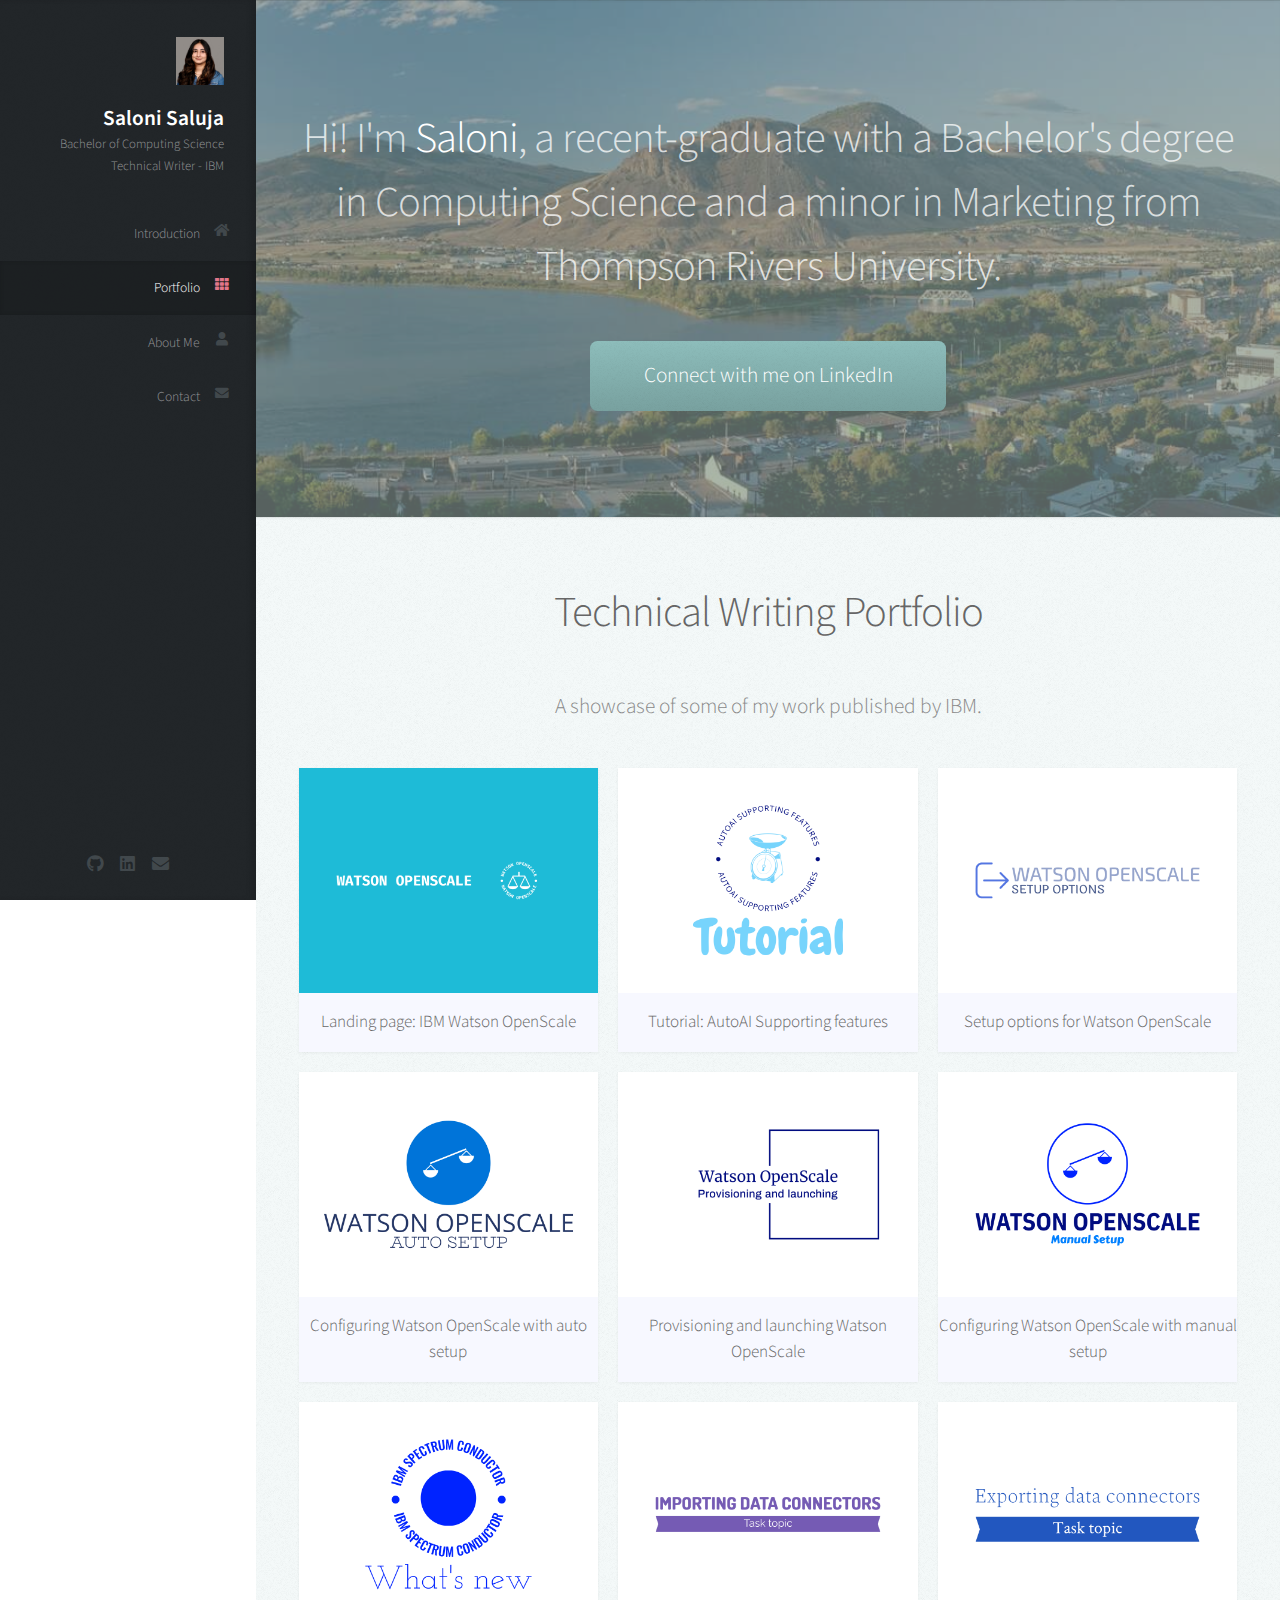
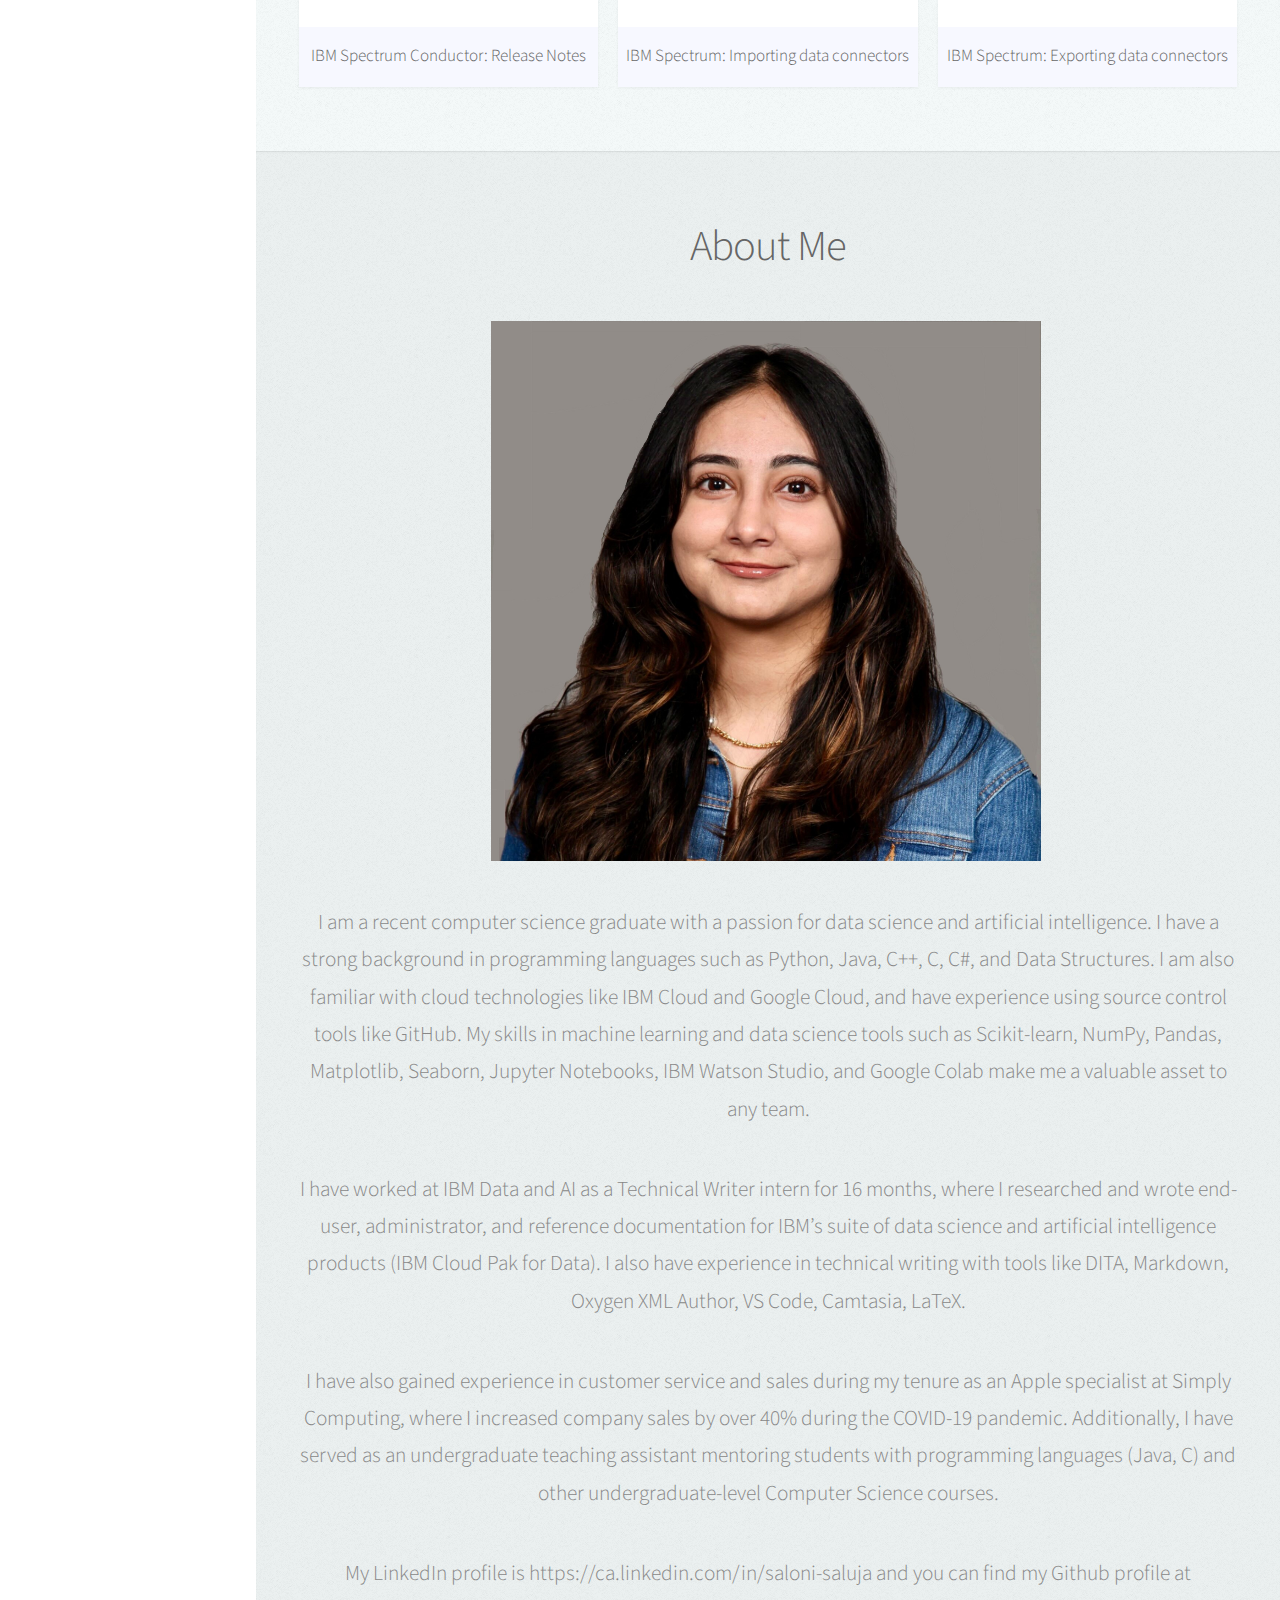
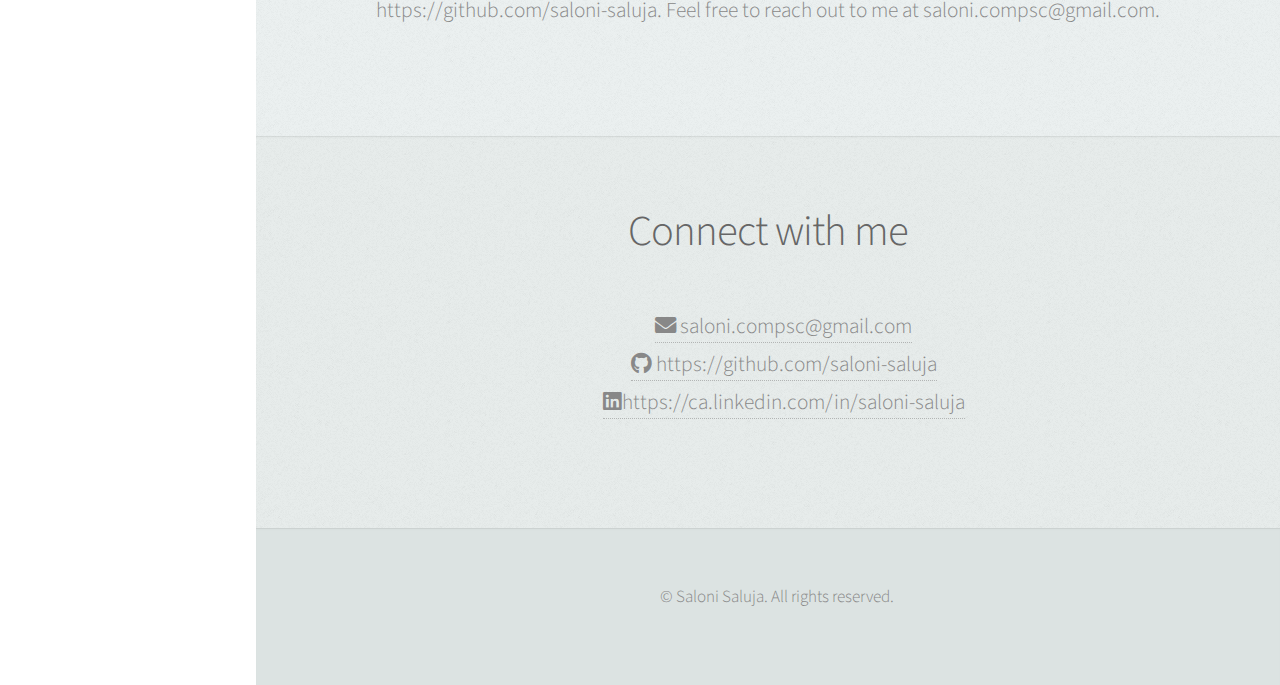
==== index.html @ 068fa0f7 "Add files via upload" ====
<!DOCTYPE HTML>
<html>
	<head>
		<title>Saloni's Portfolio</title>
		<meta charset="utf-8" />
		<meta name="viewport" content="width=device-width, initial-scale=1, user-scalable=no" />
		<link rel="stylesheet" href="assets/css/main.css" />
		<link href="watson-openscale.html">
	</head>
	<body class="is-preload">

		<!-- Header -->
			<div id="header">

				<div class="top">

					<!-- Logo -->
						<div id="logo">
							<span class="image avatar48"><img src="images/head-shot-square.jpg" alt="" /></span>
							<h1 id="title">Saloni Saluja</h1>
							<p>Bachelor of Computing Science</p>
							<p>Technical Writer - IBM</p>
						</div>

					<!-- Nav -->
						<nav id="nav">
							<ul>
								<li><a href="#top" id="top-link"><span class="icon solid fa-home">Introduction</span></a></li>
								<li><a href="#portfolio" id="portfolio-link"><span class="icon solid fa-th">Portfolio</span></a></li>
								<li><a href="#about" id="about-link"><span class="icon solid fa-user">About Me</span></a></li>
								<!--<li><a href="#testimonials" id="testimonials-link"><span class="icon solid fa-envelope">Testimonials</span></a></li>-->
								<li><a href="#contact" id="contact-link"><span class="icon solid fa-envelope">Contact</span></a></li>
							</ul>
						</nav>

				</div>

				<div class="bottom">

					<!-- Social Icons -->
						<ul class="icons">
							<!--<li><a href="#" class="icon brands fa-twitter"><span class="label">Twitter</span></a></li>
							<li><a href="#" class="icon brands fa-facebook-f"><span class="label">Facebook</span></a></li>
							<li><a href="#" class="icon brands fa-dribbble"><span class="label">Dribbble</span></a></li>-->
							<li><a href="https://github.com/saloni-saluja" target="_blank" class="icon brands fa-github"><span class="label">Github</span></a></li>
							<li><a href="https://www.linkedin.com/in/saloni-saluja/" target="_blank" class="icon brands fa-linkedin"><span class="label">LinkedIn</span></a></li>
							<li><a href="mailto:saloni.compsc@gmail.com" target="_blank" class="icon solid fa-envelope"><span class="label">Email</span></a></li>
						</ul>

				</div>

			</div>

		<!-- Main -->
			<div id="main">

				<!-- Intro -->
					<section id="top" class="one dark cover">
						<div class="container">

							<header>
								<h2 class="alt">Hi! I'm <strong>Saloni</strong>, a recent-graduate with a Bachelor's degree in Computing Science and a minor in Marketing from Thompson Rivers University.</h2>
							</header>

							<footer>
								<a href="https://ca.linkedin.com/in/saloni-saluja" class="button scrolly" target="_blank">Connect with me on LinkedIn</a>
							</footer>

						</div>
					</section>

				<!-- Portfolio -->
					<section id="portfolio" class="two">
						<div class="container">

							<header>
								<h2>Technical Writing Portfolio</h2>
							</header>

							<!--<p>A showcase of my skills and abilities.</p>-->
							<p>A showcase of some of my work published by IBM.</p>

							<div class="row">
								<div class="col-4 col-12-mobile">
									<article class="item">
										<a href="https://dataplatform.cloud.ibm.com/docs/content/wsj/model/getting-started.html?context=cpdaas&audience=wdp" class="image fit" target="_blank"><img src="images/watson-openscale-logo.png" alt="" /></a>
										<header>
											<h3>Landing page: IBM Watson OpenScale</h3>
										</header>
									</article>
									<article class="item">
										<a href="https://dataplatform.cloud.ibm.com/docs/content/wsj/model/wos-auto-setup.html?context=cpdaas&audience=wdp" class="image fit" target="_blank"><img src="images/watson-openscale-auto-setup.png" alt="" /></a>
										<header>
											<h3>Configuring Watson OpenScale with auto setup</h3>
										</header>
									</article>
								</div>
								<div class="col-4 col-12-mobile">
									<article class="item">
										<a href="https://dataplatform.cloud.ibm.com/docs/content/wsj/analyze-data/autoai-ts-tut-sup.html?context=cpdaas&audience=wdp" class="image fit" target="_blank"><img src="images/autoai-supporting-features-tutorial-logo.png" alt="" /></a>
										<header>
											<h3>Tutorial: AutoAI Supporting features </h3> 
										</header>
									</article>
									<article class="item">
										<a href="https://dataplatform.cloud.ibm.com/docs/content/wsj/model/wos-provision-launch.html?context=cpdaas&audience=wdp" class="image fit" target="_blank"><img src="images/watson-openscale-pl-logo.png" alt="" /></a>
										<header>
											<h3>Provisioning and launching Watson OpenScale</h3>
										</header>
									</article>
								</div>
								<div class="col-4 col-12-mobile">
									<article class="item">
										<a href="https://dataplatform.cloud.ibm.com/docs/content/wsj/model/wos-setup-options.html?context=cpdaas&audience=wdp" class="image fit" target="_blank"><img src="images/watson-openscale-setup-logo.png" alt="" /></a>
										<header>
											<h3>Setup options for Watson OpenScale</h3>
										</header>
									</article>
									<article class="item">
										<a href="https://dataplatform.cloud.ibm.com/docs/content/wsj/model/wos-manual-setup.html?context=cpdaas&audience=wdp" class="image fit" target="_blank"><img src="images/watson-openscale-manual-setup-logo.png" alt="" /></a>
										<header>
											<h3>Configuring Watson OpenScale with manual setup</h3>
										</header>
									</article>
								</div>
								<div class="col-4 col-12-mobile">
									<article class="item">
										<a href="https://www.ibm.com/docs/en/spectrum-conductor/2.5.1?topic=notes-whats-new-changed" class="image fit" target="_blank"><img src="images/ibm-spectrum-conductor-logo.png" alt="" /></a>
										<header>
											<h3>IBM Spectrum Conductor: Release Notes</h3>
										</header>
									</article>
								</div>
								<div class="col-4 col-12-mobile">
									<article class="item">
										<a href="https://www.ibm.com/docs/en/spectrum-conductor/2.5.1?topic=connectors-importing-data" class="image fit" target="_blank"><img src="images/importing-data-connectors-logo.png" alt="" /></a>
										<header>
											<h3>IBM Spectrum: Importing data connectors</h3>
										</header>
									</article>
								</div>
								<div class="col-4 col-12-mobile">
									<article class="item">
										<a href="https://www.ibm.com/docs/en/spectrum-conductor/2.5.1?topic=connectors-exporting-data" class="image fit" target="_blank"><img src="images/exporting-data-connectors-logo.png" alt="" /></a>
										<header>
											<h3>IBM Spectrum: Exporting data connectors</h3>
										</header>
									</article>
								</div>
							</div>
						</div>
					</section>

					

				<!-- About Me -->
					<section id="about" class="three">
						<div class="container">

							<header>
								<h2>About Me</h2>
							</header>

							<img src="images/head-shot-square.jpg" alt="" class="image featured" />

							<p>I am a recent computer science graduate with a passion for data science and artificial intelligence. I have a strong background in programming languages such as Python, Java, C++, C, C#, and Data Structures. I am also familiar with cloud technologies like IBM Cloud and Google Cloud, and have experience using source control tools like GitHub. My skills in machine learning and data science tools such as Scikit-learn, NumPy, Pandas, Matplotlib, Seaborn, Jupyter Notebooks, IBM Watson Studio, and Google Colab make me a valuable asset to any team.</p>
							<p>I have worked at IBM Data and AI as a Technical Writer intern for 16 months, where I researched and wrote end-user, administrator, and reference documentation for IBM’s suite of data science and artificial intelligence products (IBM Cloud Pak for Data). I also have experience in technical writing with tools like DITA, Markdown, Oxygen XML Author, VS Code, Camtasia, LaTeX.</p>
							<p>I have also gained experience in customer service and sales during my tenure as an Apple specialist at Simply Computing, where I increased company sales by over 40% during the COVID-19 pandemic. Additionally, I have served as an undergraduate teaching assistant mentoring students with programming languages (Java, C) and other undergraduate-level Computer Science courses.</p>
							<p>My LinkedIn profile is https://ca.linkedin.com/in/saloni-saluja and you can find my Github profile at https://github.com/saloni-saluja. Feel free to reach out to me at saloni.compsc@gmail.com.</p>
						</div>
					</section>

				
				<!-- Contact -->
				<!--
					<section id="contact" class="four">
						<div class="container">

							<header>
								<h2>Contact</h2>
							</header>

							<p>Elementum sem parturient nulla quam placerat viverra
							mauris non cum elit tempus ullamcorper dolor. Libero rutrum ut lacinia
							donec curae mus. Eleifend id porttitor ac ultricies lobortis sem nunc
							orci ridiculus faucibus a consectetur. PorttitIpsum Feugiator curae mauris urna mi dolor.</p>

							<form method="post" action="#">
								<div class="row">
									<div class="col-6 col-12-mobile"><input type="text" name="name" placeholder="Name" /></div>
									<div class="col-6 col-12-mobile"><input type="text" name="email" placeholder="Email" /></div>
									<div class="col-12">
										<textarea name="message" placeholder="Message"></textarea>
									</div>
									<div class="col-12">
										<input type="submit" value="Send Message" />
									</div>
								</div>
							</form>

						</div>
					</section>

				-->

				<!--Contact-->
				<section class="four" id="contact">
					<div class="container">
						<header>
							<h2>Connect with me</h2>
						</header>
						<p>
							<nav id = "nav-c">
								<ul>
									<li><a href="mailto:saloni.compsc@gmail.com" target="_blank"><span class="icon solid fa-envelope"> saloni.compsc@gmail.com</span></a></li>
									<li><a href="https://github.com/saloni-saluja" target="_blank"><span class="icon brands fa-github"> https://github.com/saloni-saluja</span></a></li>
									<li><a href="https://ca.linkedin.com/in/saloni-saluja" target="_blank"><span class="icon brands fa-linkedin">https://ca.linkedin.com/in/saloni-saluja</span></a></li>
								</ul>
							</nav>
						</p>

					</div>
				</section>

			</div>

		<!-- Footer -->
			<div id="footer">

				<!-- Copyright -->
					<ul class="copyright">
						<li>&copy; Saloni Saluja. All rights reserved.</li><!---<li>Design: <a href="http://html5up.net">HTML5 UP</a>---></li>
					</ul>

			</div>

		<!-- Scripts -->
			<script src="assets/js/jquery.min.js"></script>
			<script src="assets/js/jquery.scrolly.min.js"></script>
			<script src="assets/js/jquery.scrollex.min.js"></script>
			<script src="assets/js/browser.min.js"></script>
			<script src="assets/js/breakpoints.min.js"></script>
			<script src="assets/js/util.js"></script>
			<script src="assets/js/main.js"></script>

	</body>
</html>
---- assets/css/main.css ----
@import url("fontawesome-all.min.css");
@import url("https://fonts.googleapis.com/css?family=Source+Sans+Pro:300,300italic,400,600");

/*
	Prologue by HTML5 UP
	html5up.net | @ajlkn
	Free for personal and commercial use under the CCA 3.0 license (html5up.net/license)
*/

html, body, div, span, applet, object,
iframe, h1, h2, h3, h4, h5, h6, p, blockquote,
pre, a, abbr, acronym, address, big, cite,
code, del, dfn, em, img, ins, kbd, q, s, samp,
small, strike, strong, sub, sup, tt, var, b,
u, i, center, dl, dt, dd, ol, ul, li, fieldset,
form, label, legend, table, caption, tbody,
tfoot, thead, tr, th, td, article, aside,
canvas, details, embed, figure, figcaption,
footer, header, hgroup, menu, nav, output, ruby,
section, summary, time, mark, audio, video {
	margin: 0;
	padding: 0;
	border: 0;
	font-size: 100%;
	font: inherit;
	vertical-align: baseline;}

article, aside, details, figcaption, figure,
footer, header, hgroup, menu, nav, section {
	display: block;}

body {
	line-height: 1;
}

ol, ul {
	list-style: none;
}

blockquote, q {
	quotes: none;
}

	blockquote:before, blockquote:after, q:before, q:after {
		content: '';
		content: none;
	}

table {
	border-collapse: collapse;
	border-spacing: 0;
}

body {
	-webkit-text-size-adjust: none;
}

mark {
	background-color: transparent;
	color: inherit;
}

input::-moz-focus-inner {
	border: 0;
	padding: 0;
}

input, select, textarea {
	-moz-appearance: none;
	-webkit-appearance: none;
	-ms-appearance: none;
	appearance: none;
}

/* Basic */

	html {
		box-sizing: border-box;
	}

	*, *:before, *:after {
		box-sizing: inherit;
	}

	body {
		background: #fff;
		font-family: 'Source Sans Pro', sans-serif;
		font-size: 19pt;
		font-weight: 300;
		line-height: 1.75em;
		color: #888;
	}

		body.is-preload *, body.is-preload *:before, body.is-preload *:after {
			-moz-animation: none !important;
			-webkit-animation: none !important;
			-ms-animation: none !important;
			animation: none !important;
			-moz-transition: none !important;
			-webkit-transition: none !important;
			-ms-transition: none !important;
			transition: none !important;
		}

	input, textarea, select {
		font-family: 'Source Sans Pro', sans-serif;
		font-size: 19pt;
		font-weight: 300;
		line-height: 1.75em;
		color: #888;
	}

	h1, h2, h3, h4, h5, h6 {
		font-weight: 300;
		color: #666;
		line-height: 1.5em;
	}

	h1 a, h2 a, h3 a, h4 a, h5 a, h6 a {
		color: inherit;
		text-decoration: none;
	}

		h1 a strong, h2 a strong, h3 a strong, h4 a strong, h5 a strong, h6 a strong {
			color: #333;
		}

	h2 {
		font-size: 2em;
		letter-spacing: -1px;
	}

		h2.alt {
			color: #888;
		}

			h2.alt strong {
				color: #666;
			}

	h3 {
		font-size: 1.5em;
	}

	header {
		margin: 0 0 2em 0;
	}

		header > p {
			margin: 1em 0 0 0;
		}

	footer {
		margin: 2em 0 0 0;
	}

	strong, b {
		font-weight: 300;
		color: #666;
	}

	em, i {
		font-style: italic;
	}

	a {
		text-decoration: none;
		color: inherit;
		border-bottom: dotted 1px rgba(128, 128, 128, 0.5);
		-moz-transition: color 0.35s ease-in-out, border-bottom-color 0.35s ease-in-out;
		-webkit-transition: color 0.35s ease-in-out, border-bottom-color 0.35s ease-in-out;
		-ms-transition: color 0.35s ease-in-out, border-bottom-color 0.35s ease-in-out;
		transition: color 0.35s ease-in-out, border-bottom-color 0.35s ease-in-out;
		outline: 0;
	}

		a:hover {
			color: #E27689;
			border-bottom-color: rgba(255, 255, 255, 0);
		}

	sub {
		position: relative;
		top: 0.5em;
		font-size: 0.8em;
	}

	sup {
		position: relative;
		top: -0.5em;
		font-size: 0.8em;
	}

	hr {
		border: 0;
		border-top: solid 1px #ddd;
	}

	blockquote {
		border-left: solid 0.5em #ddd;
		padding: 1em 0 1em 2em;
		font-style: italic;
	}

	p, ul, ol, dl, table {
		margin-bottom: 2em;
	}

	br.clear {
		clear: both;
	}

/* Container */

	.container {
		margin: 0 auto;
		max-width: 100%;
		width: 1400px;
	}

		@media screen and (min-width: 961px) and (max-width: 1880px) {

			.container {
				width: 1200px;
			}

		}

		@media screen and (min-width: 961px) and (max-width: 1620px) {

			.container {
				width: 960px;
			}

		}

		@media screen and (min-width: 961px) and (max-width: 1320px) {

			.container {
				width: 100%;
			}

		}

		@media screen and (max-width: 960px) {

			.container {
				width: 100%;
			}

		}

		@media screen and (max-width: 736px) {

			.container {
				width: 100%;
			}

		}

/* Row */

	.row {
		display: flex;
		flex-wrap: wrap;
		box-sizing: border-box;
		align-items: stretch;
	}

		.row > * {
			box-sizing: border-box;
		}

		.row.gtr-uniform > * > :last-child {
			margin-bottom: 0;
		}

		.row.aln-left {
			justify-content: flex-start;
		}

		.row.aln-center {
			justify-content: center;
		}

		.row.aln-right {
			justify-content: flex-end;
		}

		.row.aln-top {
			align-items: flex-start;
		}

		.row.aln-middle {
			align-items: center;
		}

		.row.aln-bottom {
			align-items: flex-end;
		}

		.row > .imp {
			order: -1;
		}

		.row > .col-1 {
			width: 8.33333%;
		}

		.row > .off-1 {
			margin-left: 8.33333%;
		}

		.row > .col-2 {
			width: 16.66667%;
		}

		.row > .off-2 {
			margin-left: 16.66667%;
		}

		.row > .col-3 {
			width: 25%;
		}

		.row > .off-3 {
			margin-left: 25%;
		}

		.row > .col-4 {
			width: 33.33333%;
		}

		.row > .off-4 {
			margin-left: 33.33333%;
		}

		.row > .col-5 {
			width: 41.66667%;
		}

		.row > .off-5 {
			margin-left: 41.66667%;
		}

		.row > .col-6 {
			width: 50%;
		}

		.row > .off-6 {
			margin-left: 50%;
		}

		.row > .col-7 {
			width: 58.33333%;
		}

		.row > .off-7 {
			margin-left: 58.33333%;
		}

		.row > .col-8 {
			width: 66.66667%;
		}

		.row > .off-8 {
			margin-left: 66.66667%;
		}

		.row > .col-9 {
			width: 75%;
		}

		.row > .off-9 {
			margin-left: 75%;
		}

		.row > .col-10 {
			width: 83.33333%;
		}

		.row > .off-10 {
			margin-left: 83.33333%;
		}

		.row > .col-11 {
			width: 91.66667%;
		}

		.row > .off-11 {
			margin-left: 91.66667%;
		}

		.row > .col-12 {
			width: 100%;
		}

		.row > .off-12 {
			margin-left: 100%;
		}

		.row.gtr-0 {
			margin-top: 0px;
			margin-left: 0px;
		}

			.row.gtr-0 > * {
				padding: 0px 0 0 0px;
			}

			.row.gtr-0.gtr-uniform {
				margin-top: 0px;
			}

				.row.gtr-0.gtr-uniform > * {
					padding-top: 0px;
				}

		.row.gtr-25 {
			margin-top: -10px;
			margin-left: -10px;
		}

			.row.gtr-25 > * {
				padding: 10px 0 0 10px;
			}

			.row.gtr-25.gtr-uniform {
				margin-top: -10px;
			}

				.row.gtr-25.gtr-uniform > * {
					padding-top: 10px;
				}

		.row.gtr-50 {
			margin-top: -20px;
			margin-left: -20px;
		}

			.row.gtr-50 > * {
				padding: 20px 0 0 20px;
			}

			.row.gtr-50.gtr-uniform {
				margin-top: -20px;
			}

				.row.gtr-50.gtr-uniform > * {
					padding-top: 20px;
				}

		.row {
			margin-top: -40px;
			margin-left: -40px;
		}

			.row > * {
				padding: 40px 0 0 40px;
			}

			.row.gtr-uniform {
				margin-top: -40px;
			}

				.row.gtr-uniform > * {
					padding-top: 40px;
				}

		.row.gtr-150 {
			margin-top: -60px;
			margin-left: -60px;
		}

			.row.gtr-150 > * {
				padding: 60px 0 0 60px;
			}

			.row.gtr-150.gtr-uniform {
				margin-top: -60px;
			}

				.row.gtr-150.gtr-uniform > * {
					padding-top: 60px;
				}

		.row.gtr-200 {
			margin-top: -80px;
			margin-left: -80px;
		}

			.row.gtr-200 > * {
				padding: 80px 0 0 80px;
			}

			.row.gtr-200.gtr-uniform {
				margin-top: -80px;
			}

				.row.gtr-200.gtr-uniform > * {
					padding-top: 80px;
				}

		@media screen and (min-width: 961px) and (max-width: 1880px) {

			.row {
				display: flex;
				flex-wrap: wrap;
				box-sizing: border-box;
				align-items: stretch;
			}

				.row > * {
					box-sizing: border-box;
				}

				.row.gtr-uniform > * > :last-child {
					margin-bottom: 0;
				}

				.row.aln-left {
					justify-content: flex-start;
				}

				.row.aln-center {
					justify-content: center;
				}

				.row.aln-right {
					justify-content: flex-end;
				}

				.row.aln-top {
					align-items: flex-start;
				}

				.row.aln-middle {
					align-items: center;
				}

				.row.aln-bottom {
					align-items: flex-end;
				}

				.row > .imp-wide {
					order: -1;
				}

				.row > .col-1-wide {
					width: 8.33333%;
				}

				.row > .off-1-wide {
					margin-left: 8.33333%;
				}

				.row > .col-2-wide {
					width: 16.66667%;
				}

				.row > .off-2-wide {
					margin-left: 16.66667%;
				}

				.row > .col-3-wide {
					width: 25%;
				}

				.row > .off-3-wide {
					margin-left: 25%;
				}

				.row > .col-4-wide {
					width: 33.33333%;
				}

				.row > .off-4-wide {
					margin-left: 33.33333%;
				}

				.row > .col-5-wide {
					width: 41.66667%;
				}

				.row > .off-5-wide {
					margin-left: 41.66667%;
				}

				.row > .col-6-wide {
					width: 50%;
				}

				.row > .off-6-wide {
					margin-left: 50%;
				}

				.row > .col-7-wide {
					width: 58.33333%;
				}

				.row > .off-7-wide {
					margin-left: 58.33333%;
				}

				.row > .col-8-wide {
					width: 66.66667%;
				}

				.row > .off-8-wide {
					margin-left: 66.66667%;
				}

				.row > .col-9-wide {
					width: 75%;
				}

				.row > .off-9-wide {
					margin-left: 75%;
				}

				.row > .col-10-wide {
					width: 83.33333%;
				}

				.row > .off-10-wide {
					margin-left: 83.33333%;
				}

				.row > .col-11-wide {
					width: 91.66667%;
				}

				.row > .off-11-wide {
					margin-left: 91.66667%;
				}

				.row > .col-12-wide {
					width: 100%;
				}

				.row > .off-12-wide {
					margin-left: 100%;
				}

				.row.gtr-0 {
					margin-top: 0px;
					margin-left: 0px;
				}

					.row.gtr-0 > * {
						padding: 0px 0 0 0px;
					}

					.row.gtr-0.gtr-uniform {
						margin-top: 0px;
					}

						.row.gtr-0.gtr-uniform > * {
							padding-top: 0px;
						}

				.row.gtr-25 {
					margin-top: -10px;
					margin-left: -10px;
				}

					.row.gtr-25 > * {
						padding: 10px 0 0 10px;
					}

					.row.gtr-25.gtr-uniform {
						margin-top: -10px;
					}

						.row.gtr-25.gtr-uniform > * {
							padding-top: 10px;
						}

				.row.gtr-50 {
					margin-top: -20px;
					margin-left: -20px;
				}

					.row.gtr-50 > * {
						padding: 20px 0 0 20px;
					}

					.row.gtr-50.gtr-uniform {
						margin-top: -20px;
					}

						.row.gtr-50.gtr-uniform > * {
							padding-top: 20px;
						}

				.row {
					margin-top: -40px;
					margin-left: -40px;
				}

					.row > * {
						padding: 40px 0 0 40px;
					}

					.row.gtr-uniform {
						margin-top: -40px;
					}

						.row.gtr-uniform > * {
							padding-top: 40px;
						}

				.row.gtr-150 {
					margin-top: -60px;
					margin-left: -60px;
				}

					.row.gtr-150 > * {
						padding: 60px 0 0 60px;
					}

					.row.gtr-150.gtr-uniform {
						margin-top: -60px;
					}

						.row.gtr-150.gtr-uniform > * {
							padding-top: 60px;
						}

				.row.gtr-200 {
					margin-top: -80px;
					margin-left: -80px;
				}

					.row.gtr-200 > * {
						padding: 80px 0 0 80px;
					}

					.row.gtr-200.gtr-uniform {
						margin-top: -80px;
					}

						.row.gtr-200.gtr-uniform > * {
							padding-top: 80px;
						}

		}

		@media screen and (min-width: 961px) and (max-width: 1620px) {

			.row {
				display: flex;
				flex-wrap: wrap;
				box-sizing: border-box;
				align-items: stretch;
			}

				.row > * {
					box-sizing: border-box;
				}

				.row.gtr-uniform > * > :last-child {
					margin-bottom: 0;
				}

				.row.aln-left {
					justify-content: flex-start;
				}

				.row.aln-center {
					justify-content: center;
				}

				.row.aln-right {
					justify-content: flex-end;
				}

				.row.aln-top {
					align-items: flex-start;
				}

				.row.aln-middle {
					align-items: center;
				}

				.row.aln-bottom {
					align-items: flex-end;
				}

				.row > .imp-normal {
					order: -1;
				}

				.row > .col-1-normal {
					width: 8.33333%;
				}

				.row > .off-1-normal {
					margin-left: 8.33333%;
				}

				.row > .col-2-normal {
					width: 16.66667%;
				}

				.row > .off-2-normal {
					margin-left: 16.66667%;
				}

				.row > .col-3-normal {
					width: 25%;
				}

				.row > .off-3-normal {
					margin-left: 25%;
				}

				.row > .col-4-normal {
					width: 33.33333%;
				}

				.row > .off-4-normal {
					margin-left: 33.33333%;
				}

				.row > .col-5-normal {
					width: 41.66667%;
				}

				.row > .off-5-normal {
					margin-left: 41.66667%;
				}

				.row > .col-6-normal {
					width: 50%;
				}

				.row > .off-6-normal {
					margin-left: 50%;
				}

				.row > .col-7-normal {
					width: 58.33333%;
				}

				.row > .off-7-normal {
					margin-left: 58.33333%;
				}

				.row > .col-8-normal {
					width: 66.66667%;
				}

				.row > .off-8-normal {
					margin-left: 66.66667%;
				}

				.row > .col-9-normal {
					width: 75%;
				}

				.row > .off-9-normal {
					margin-left: 75%;
				}

				.row > .col-10-normal {
					width: 83.33333%;
				}

				.row > .off-10-normal {
					margin-left: 83.33333%;
				}

				.row > .col-11-normal {
					width: 91.66667%;
				}

				.row > .off-11-normal {
					margin-left: 91.66667%;
				}

				.row > .col-12-normal {
					width: 100%;
				}

				.row > .off-12-normal {
					margin-left: 100%;
				}

				.row.gtr-0 {
					margin-top: 0px;
					margin-left: 0px;
				}

					.row.gtr-0 > * {
						padding: 0px 0 0 0px;
					}

					.row.gtr-0.gtr-uniform {
						margin-top: 0px;
					}

						.row.gtr-0.gtr-uniform > * {
							padding-top: 0px;
						}

				.row.gtr-25 {
					margin-top: -10px;
					margin-left: -10px;
				}

					.row.gtr-25 > * {
						padding: 10px 0 0 10px;
					}

					.row.gtr-25.gtr-uniform {
						margin-top: -10px;
					}

						.row.gtr-25.gtr-uniform > * {
							padding-top: 10px;
						}

				.row.gtr-50 {
					margin-top: -20px;
					margin-left: -20px;
				}

					.row.gtr-50 > * {
						padding: 20px 0 0 20px;
					}

					.row.gtr-50.gtr-uniform {
						margin-top: -20px;
					}

						.row.gtr-50.gtr-uniform > * {
							padding-top: 20px;
						}

				.row {
					margin-top: -40px;
					margin-left: -40px;
				}

					.row > * {
						padding: 40px 0 0 40px;
					}

					.row.gtr-uniform {
						margin-top: -40px;
					}

						.row.gtr-uniform > * {
							padding-top: 40px;
						}

				.row.gtr-150 {
					margin-top: -60px;
					margin-left: -60px;
				}

					.row.gtr-150 > * {
						padding: 60px 0 0 60px;
					}

					.row.gtr-150.gtr-uniform {
						margin-top: -60px;
					}

						.row.gtr-150.gtr-uniform > * {
							padding-top: 60px;
						}

				.row.gtr-200 {
					margin-top: -80px;
					margin-left: -80px;
				}

					.row.gtr-200 > * {
						padding: 80px 0 0 80px;
					}

					.row.gtr-200.gtr-uniform {
						margin-top: -80px;
					}

						.row.gtr-200.gtr-uniform > * {
							padding-top: 80px;
						}

		}

		@media screen and (min-width: 961px) and (max-width: 1320px) {

			.row {
				display: flex;
				flex-wrap: wrap;
				box-sizing: border-box;
				align-items: stretch;
			}

				.row > * {
					box-sizing: border-box;
				}

				.row.gtr-uniform > * > :last-child {
					margin-bottom: 0;
				}

				.row.aln-left {
					justify-content: flex-start;
				}

				.row.aln-center {
					justify-content: center;
				}

				.row.aln-right {
					justify-content: flex-end;
				}

				.row.aln-top {
					align-items: flex-start;
				}

				.row.aln-middle {
					align-items: center;
				}

				.row.aln-bottom {
					align-items: flex-end;
				}

				.row > .imp-narrow {
					order: -1;
				}

				.row > .col-1-narrow {
					width: 8.33333%;
				}

				.row > .off-1-narrow {
					margin-left: 8.33333%;
				}

				.row > .col-2-narrow {
					width: 16.66667%;
				}

				.row > .off-2-narrow {
					margin-left: 16.66667%;
				}

				.row > .col-3-narrow {
					width: 25%;
				}

				.row > .off-3-narrow {
					margin-left: 25%;
				}

				.row > .col-4-narrow {
					width: 33.33333%;
				}

				.row > .off-4-narrow {
					margin-left: 33.33333%;
				}

				.row > .col-5-narrow {
					width: 41.66667%;
				}

				.row > .off-5-narrow {
					margin-left: 41.66667%;
				}

				.row > .col-6-narrow {
					width: 50%;
				}

				.row > .off-6-narrow {
					margin-left: 50%;
				}

				.row > .col-7-narrow {
					width: 58.33333%;
				}

				.row > .off-7-narrow {
					margin-left: 58.33333%;
				}

				.row > .col-8-narrow {
					width: 66.66667%;
				}

				.row > .off-8-narrow {
					margin-left: 66.66667%;
				}

				.row > .col-9-narrow {
					width: 75%;
				}

				.row > .off-9-narrow {
					margin-left: 75%;
				}

				.row > .col-10-narrow {
					width: 83.33333%;
				}

				.row > .off-10-narrow {
					margin-left: 83.33333%;
				}

				.row > .col-11-narrow {
					width: 91.66667%;
				}

				.row > .off-11-narrow {
					margin-left: 91.66667%;
				}

				.row > .col-12-narrow {
					width: 100%;
				}

				.row > .off-12-narrow {
					margin-left: 100%;
				}

				.row.gtr-0 {
					margin-top: 0px;
					margin-left: 0px;
				}

					.row.gtr-0 > * {
						padding: 0px 0 0 0px;
					}

					.row.gtr-0.gtr-uniform {
						margin-top: 0px;
					}

						.row.gtr-0.gtr-uniform > * {
							padding-top: 0px;
						}

				.row.gtr-25 {
					margin-top: -5px;
					margin-left: -5px;
				}

					.row.gtr-25 > * {
						padding: 5px 0 0 5px;
					}

					.row.gtr-25.gtr-uniform {
						margin-top: -5px;
					}

						.row.gtr-25.gtr-uniform > * {
							padding-top: 5px;
						}

				.row.gtr-50 {
					margin-top: -10px;
					margin-left: -10px;
				}

					.row.gtr-50 > * {
						padding: 10px 0 0 10px;
					}

					.row.gtr-50.gtr-uniform {
						margin-top: -10px;
					}

						.row.gtr-50.gtr-uniform > * {
							padding-top: 10px;
						}

				.row {
					margin-top: -20px;
					margin-left: -20px;
				}

					.row > * {
						padding: 20px 0 0 20px;
					}

					.row.gtr-uniform {
						margin-top: -20px;
					}

						.row.gtr-uniform > * {
							padding-top: 20px;
						}

				.row.gtr-150 {
					margin-top: -30px;
					margin-left: -30px;
				}

					.row.gtr-150 > * {
						padding: 30px 0 0 30px;
					}

					.row.gtr-150.gtr-uniform {
						margin-top: -30px;
					}

						.row.gtr-150.gtr-uniform > * {
							padding-top: 30px;
						}

				.row.gtr-200 {
					margin-top: -40px;
					margin-left: -40px;
				}

					.row.gtr-200 > * {
						padding: 40px 0 0 40px;
					}

					.row.gtr-200.gtr-uniform {
						margin-top: -40px;
					}

						.row.gtr-200.gtr-uniform > * {
							padding-top: 40px;
						}

		}

		@media screen and (max-width: 960px) {

			.row {
				display: flex;
				flex-wrap: wrap;
				box-sizing: border-box;
				align-items: stretch;
			}

				.row > * {
					box-sizing: border-box;
				}

				.row.gtr-uniform > * > :last-child {
					margin-bottom: 0;
				}

				.row.aln-left {
					justify-content: flex-start;
				}

				.row.aln-center {
					justify-content: center;
				}

				.row.aln-right {
					justify-content: flex-end;
				}

				.row.aln-top {
					align-items: flex-start;
				}

				.row.aln-middle {
					align-items: center;
				}

				.row.aln-bottom {
					align-items: flex-end;
				}

				.row > .imp-narrower {
					order: -1;
				}

				.row > .col-1-narrower {
					width: 8.33333%;
				}

				.row > .off-1-narrower {
					margin-left: 8.33333%;
				}

				.row > .col-2-narrower {
					width: 16.66667%;
				}

				.row > .off-2-narrower {
					margin-left: 16.66667%;
				}

				.row > .col-3-narrower {
					width: 25%;
				}

				.row > .off-3-narrower {
					margin-left: 25%;
				}

				.row > .col-4-narrower {
					width: 33.33333%;
				}

				.row > .off-4-narrower {
					margin-left: 33.33333%;
				}

				.row > .col-5-narrower {
					width: 41.66667%;
				}

				.row > .off-5-narrower {
					margin-left: 41.66667%;
				}

				.row > .col-6-narrower {
					width: 50%;
				}

				.row > .off-6-narrower {
					margin-left: 50%;
				}

				.row > .col-7-narrower {
					width: 58.33333%;
				}

				.row > .off-7-narrower {
					margin-left: 58.33333%;
				}

				.row > .col-8-narrower {
					width: 66.66667%;
				}

				.row > .off-8-narrower {
					margin-left: 66.66667%;
				}

				.row > .col-9-narrower {
					width: 75%;
				}

				.row > .off-9-narrower {
					margin-left: 75%;
				}

				.row > .col-10-narrower {
					width: 83.33333%;
				}

				.row > .off-10-narrower {
					margin-left: 83.33333%;
				}

				.row > .col-11-narrower {
					width: 91.66667%;
				}

				.row > .off-11-narrower {
					margin-left: 91.66667%;
				}

				.row > .col-12-narrower {
					width: 100%;
				}

				.row > .off-12-narrower {
					margin-left: 100%;
				}

				.row.gtr-0 {
					margin-top: 0px;
					margin-left: 0px;
				}

					.row.gtr-0 > * {
						padding: 0px 0 0 0px;
					}

					.row.gtr-0.gtr-uniform {
						margin-top: 0px;
					}

						.row.gtr-0.gtr-uniform > * {
							padding-top: 0px;
						}

				.row.gtr-25 {
					margin-top: -5px;
					margin-left: -5px;
				}

					.row.gtr-25 > * {
						padding: 5px 0 0 5px;
					}

					.row.gtr-25.gtr-uniform {
						margin-top: -5px;
					}

						.row.gtr-25.gtr-uniform > * {
							padding-top: 5px;
						}

				.row.gtr-50 {
					margin-top: -10px;
					margin-left: -10px;
				}

					.row.gtr-50 > * {
						padding: 10px 0 0 10px;
					}

					.row.gtr-50.gtr-uniform {
						margin-top: -10px;
					}

						.row.gtr-50.gtr-uniform > * {
							padding-top: 10px;
						}

				.row {
					margin-top: -20px;
					margin-left: -20px;
				}

					.row > * {
						padding: 20px 0 0 20px;
					}

					.row.gtr-uniform {
						margin-top: -20px;
					}

						.row.gtr-uniform > * {
							padding-top: 20px;
						}

				.row.gtr-150 {
					margin-top: -30px;
					margin-left: -30px;
				}

					.row.gtr-150 > * {
						padding: 30px 0 0 30px;
					}

					.row.gtr-150.gtr-uniform {
						margin-top: -30px;
					}

						.row.gtr-150.gtr-uniform > * {
							padding-top: 30px;
						}

				.row.gtr-200 {
					margin-top: -40px;
					margin-left: -40px;
				}

					.row.gtr-200 > * {
						padding: 40px 0 0 40px;
					}

					.row.gtr-200.gtr-uniform {
						margin-top: -40px;
					}

						.row.gtr-200.gtr-uniform > * {
							padding-top: 40px;
						}

		}

		@media screen and (max-width: 736px) {

			.row {
				display: flex;
				flex-wrap: wrap;
				box-sizing: border-box;
				align-items: stretch;
			}

				.row > * {
					box-sizing: border-box;
				}

				.row.gtr-uniform > * > :last-child {
					margin-bottom: 0;
				}

				.row.aln-left {
					justify-content: flex-start;
				}

				.row.aln-center {
					justify-content: center;
				}

				.row.aln-right {
					justify-content: flex-end;
				}

				.row.aln-top {
					align-items: flex-start;
				}

				.row.aln-middle {
					align-items: center;
				}

				.row.aln-bottom {
					align-items: flex-end;
				}

				.row > .imp-mobile {
					order: -1;
				}

				.row > .col-1-mobile {
					width: 8.33333%;
				}

				.row > .off-1-mobile {
					margin-left: 8.33333%;
				}

				.row > .col-2-mobile {
					width: 16.66667%;
				}

				.row > .off-2-mobile {
					margin-left: 16.66667%;
				}

				.row > .col-3-mobile {
					width: 25%;
				}

				.row > .off-3-mobile {
					margin-left: 25%;
				}

				.row > .col-4-mobile {
					width: 33.33333%;
				}

				.row > .off-4-mobile {
					margin-left: 33.33333%;
				}

				.row > .col-5-mobile {
					width: 41.66667%;
				}

				.row > .off-5-mobile {
					margin-left: 41.66667%;
				}

				.row > .col-6-mobile {
					width: 50%;
				}

				.row > .off-6-mobile {
					margin-left: 50%;
				}

				.row > .col-7-mobile {
					width: 58.33333%;
				}

				.row > .off-7-mobile {
					margin-left: 58.33333%;
				}

				.row > .col-8-mobile {
					width: 66.66667%;
				}

				.row > .off-8-mobile {
					margin-left: 66.66667%;
				}

				.row > .col-9-mobile {
					width: 75%;
				}

				.row > .off-9-mobile {
					margin-left: 75%;
				}

				.row > .col-10-mobile {
					width: 83.33333%;
				}

				.row > .off-10-mobile {
					margin-left: 83.33333%;
				}

				.row > .col-11-mobile {
					width: 91.66667%;
				}

				.row > .off-11-mobile {
					margin-left: 91.66667%;
				}

				.row > .col-12-mobile {
					width: 100%;
				}

				.row > .off-12-mobile {
					margin-left: 100%;
				}

				.row.gtr-0 {
					margin-top: 0px;
					margin-left: 0px;
				}

					.row.gtr-0 > * {
						padding: 0px 0 0 0px;
					}

					.row.gtr-0.gtr-uniform {
						margin-top: 0px;
					}

						.row.gtr-0.gtr-uniform > * {
							padding-top: 0px;
						}

				.row.gtr-25 {
					margin-top: -5px;
					margin-left: -5px;
				}

					.row.gtr-25 > * {
						padding: 5px 0 0 5px;
					}

					.row.gtr-25.gtr-uniform {
						margin-top: -5px;
					}

						.row.gtr-25.gtr-uniform > * {
							padding-top: 5px;
						}

				.row.gtr-50 {
					margin-top: -10px;
					margin-left: -10px;
				}

					.row.gtr-50 > * {
						padding: 10px 0 0 10px;
					}

					.row.gtr-50.gtr-uniform {
						margin-top: -10px;
					}

						.row.gtr-50.gtr-uniform > * {
							padding-top: 10px;
						}

				.row {
					margin-top: -20px;
					margin-left: -20px;
				}

					.row > * {
						padding: 20px 0 0 20px;
					}

					.row.gtr-uniform {
						margin-top: -20px;
					}

						.row.gtr-uniform > * {
							padding-top: 20px;
						}

				.row.gtr-150 {
					margin-top: -30px;
					margin-left: -30px;
				}

					.row.gtr-150 > * {
						padding: 30px 0 0 30px;
					}

					.row.gtr-150.gtr-uniform {
						margin-top: -30px;
					}

						.row.gtr-150.gtr-uniform > * {
							padding-top: 30px;
						}

				.row.gtr-200 {
					margin-top: -40px;
					margin-left: -40px;
				}

					.row.gtr-200 > * {
						padding: 40px 0 0 40px;
					}

					.row.gtr-200.gtr-uniform {
						margin-top: -40px;
					}

						.row.gtr-200.gtr-uniform > * {
							padding-top: 40px;
						}

		}

/* Sections/Article */

	section, article {
		margin-bottom: 3em;
	}

		section > :last-child,
		section > .container, section:last-child, article > :last-child,
		article > .container, article:last-child {
			margin-bottom: 0;
		}

		.row > section, .row > article {
			margin-bottom: 0;
		}

/* Image */

	.image {
		display: inline-block;
		border: 0;
	}

		.image img {
			display: block;
			width: 100%;
		}

		.image.avatar48 {
			width: 48px;
			height: 48px;
			background: #f00;
		}

			.image.avatar48 img {
				width: 48px;
				height: 48px;
			}

		.image.fit {
			display: block;
			width: 100%;
		}

		.image.featured {
			display: block;
			width: 550px;
			height: 540px;
			margin: 2em 0 2em 9em;
		}

		.image.left {
			float: left;
			margin: 0 2em 2em 0;
		}

		.image.centered {
			display: block;
			margin: 0 0 2em 0;
		}

			.image.centered img {
				margin: 0 auto;
				width: auto;
			}

/* List */

	ul {
		list-style: disc;
		padding-left: 1em;
	}

		ul li {
			padding-left: 0.5em;
		}

	ol {
		list-style: decimal;
		padding-left: 1.25em;
	}

		ol li {
			padding-left: 0.25em;
		}

/* Icons */

	ul.icons {
		cursor: default;
		list-style: none;
		padding-left: 0;
	}

		ul.icons li {
			display: inline-block;
			padding-left: 0;
		}

		ul.icons a {
			display: inline-block;
			width: 2em;
			height: 2em;
			line-height: 2em;
			text-align: center;
			border: 0;
		}

/* Form */

	form label {
		display: block;
		text-align: left;
		margin-bottom: 0.5em;
	}

	form input[type="text"],
	form input[type="email"],
	form input[type="password"],
	form select,
	form textarea {
		position: relative;
		-webkit-appearance: none;
		display: block;
		border: 0;
		outline: 0;
		background: #fff;
		background: rgba(255, 255, 255, 0.75);
		width: 100%;
		border-radius: 0.35em;
		padding: 0.75em 1em 0.75em 1em;
		box-shadow: inset 0 0.1em 0.1em 0 rgba(0, 0, 0, 0.05);
		border: solid 1px rgba(0, 0, 0, 0.15);
		-moz-transition: all 0.35s ease-in-out;
		-webkit-transition: all 0.35s ease-in-out;
		-ms-transition: all 0.35s ease-in-out;
		transition: all 0.35s ease-in-out;
	}

		form input[type="text"]:focus,
		form input[type="email"]:focus,
		form input[type="password"]:focus,
		form select:focus,
		form textarea:focus {
			box-shadow: 0 0 2px 1px #8ebebc;
			background: #fff;
		}

	form input[type="text"],
	form input[type="email"],
	form input[type="password"],
	form select {
		line-height: 1.25em;
	}

	form textarea {
		min-height: 14em;
	}

	form ::-webkit-input-placeholder {
		color: #555 !important;
	}

	form :-moz-placeholder {
		color: #555 !important;
	}

	form ::-moz-placeholder {
		color: #555 !important;
	}

	form :-ms-input-placeholder {
		color: #555 !important;
	}

	form ::-moz-focus-inner {
		border: 0;
	}

/* Table */

	table {
		width: 100%;
		text-align: left;
	}

		table tbody tr:nth-child(2n+2) {
			background: #f4f4f4;
		}

		table td {
			padding: 0.5em 1em 0.5em 1em;
		}

		table th {
			text-align: left;
			padding: 0.5em 1em 0.5em 1em;
			color: #fff;
			background: #222729 url("images/overlay.png");
		}

		table thead {
			background: #444;
			color: #fff;
		}

		table tfoot {
			background: #eee;
		}

/* Button */

	input[type="button"],
	input[type="submit"],
	input[type="reset"],
	button,
	.button {
		position: relative;
		display: inline-block;
		border-radius: 0.35em;
		color: #fff !important;
		text-decoration: none;
		padding: 0.75em 2.5em 0.75em 2.5em;
		background-color: #8ebebc;
		border: 0;
		cursor: pointer;
		background-image: -moz-linear-gradient(top, rgba(0, 0, 0, 0), rgba(0, 0, 0, 0.15)), url("images/overlay.png");
		background-image: -webkit-linear-gradient(top, rgba(0, 0, 0, 0), rgba(0, 0, 0, 0.15)), url("images/overlay.png");
		background-image: -ms-linear-gradient(top, rgba(0, 0, 0, 0), rgba(0, 0, 0, 0.15)), url("images/overlay.png");
		background-image: linear-gradient(top, rgba(0, 0, 0, 0), rgba(0, 0, 0, 0.15)), url("images/overlay.png");
		-moz-transition: background-color 0.35s ease-in-out;
		-webkit-transition: background-color 0.35s ease-in-out;
		-ms-transition: background-color 0.35s ease-in-out;
		transition: background-color 0.35s ease-in-out;
	}

		input[type="button"]:hover,
		input[type="submit"]:hover,
		input[type="reset"]:hover,
		button:hover,
		.button:hover {
			background-color: #9ececc;
		}

		input[type="button"]:active,
		input[type="submit"]:active,
		input[type="reset"]:active,
		button:active,
		.button:active {
			background-color: #7eaeac;
		}

/* Item */

	.item {
		box-shadow: 0 0.05em 0.15em 0 rgba(0, 0, 0, 0.05);
		margin-bottom: 40px;
	}

		.item header {
			background: #F7F8FF;
			margin: 0;
			padding: 1em 0 1em 0;
			font-size: 0.8em;
		}

			.item header h3 {
				font-size: 1em;
			}

/* Icons */

	.icon {
		text-decoration: none;
		text-decoration: none;
	}

		.icon:before {
			-moz-osx-font-smoothing: grayscale;
			-webkit-font-smoothing: antialiased;
			display: inline-block;
			font-style: normal;
			font-variant: normal;
			text-rendering: auto;
			line-height: 1;
			text-transform: none !important;
			font-family: 'Font Awesome 5 Free';
			font-weight: 400;
		}

		.icon:before {
			line-height: inherit;
		}

		.icon > .label {
			display: none;
		}

		.icon.solid:before {
			font-weight: 900;
		}

		.icon.brands:before {
			font-family: 'Font Awesome 5 Brands';
		}

/* Header */

	#header {
		display: -moz-flex;
		display: -webkit-flex;
		display: -ms-flex;
		display: flex;
		-moz-flex-direction: column;
		-webkit-flex-direction: column;
		-ms-flex-direction: column;
		flex-direction: column;
		-moz-justify-content: space-between;
		-webkit-justify-content: space-between;
		-ms-justify-content: space-between;
		justify-content: space-between;
		background: #222629 url("images/overlay.png");
		box-shadow: inset -0.25em 0 0.25em 0 rgba(0, 0, 0, 0.1);
		color: #fff;
		height: 100%;
		left: 0;
		overflow-y: auto;
		position: fixed;
		text-align: right;
		top: 0;
		width: 375px;
	}

		#header .top {
			-moz-flex-grow: 1;
			-webkit-flex-grow: 1;
			-ms-flex-grow: 1;
			flex-grow: 1;
		}

		#header .bottom {
			-moz-flex-shrink: 0;
			-webkit-flex-shrink: 0;
			-ms-flex-shrink: 0;
			flex-shrink: 0;
			padding: 1.5em 0 0.75em 0;
		}

			#header .bottom > :last-child {
				margin-bottom: 0;
			}

		#header .icons {
			font-size: 0.8em;
			text-align: center;
		}

			#header .icons a {
				color: #41484c;
				-moz-transition: color 0.35s ease-in-out;
				-webkit-transition: color 0.35s ease-in-out;
				-ms-transition: color 0.35s ease-in-out;
				transition: color 0.35s ease-in-out;
			}

				#header .icons a:hover {
					color: #fff;
				}

	#logo {
		position: relative;
		margin: 1.75em 1.5em 1.5em 1.5em;
		min-height: 48px;
		cursor: default;
	}

		#logo h1 {
			position: relative;
			color: #fff;
			font-weight: 600;
			font-size: 1em;
			line-height: 1em;
		}

		#logo p {
			position: relative;
			display: block;
			font-size: 0.6em;
			color: rgba(255, 255, 255, 0.5);
			line-height: 1.25em;
			margin: 0.5em 0 0 0;
		}

		#logo .image {
			position: absolute;
			left: 0;
			top: 0;
		}

	#nav ul {
		list-style: none;
		padding-left: 0;
		margin-bottom: 0;
	}

		#nav ul li {
			padding-left: 0;
		}

			#nav ul li a {
				display: block;
				padding: 0.5em 1.5em 0.5em 1.5em;
				color: rgba(255, 255, 255, 0.5);
				text-decoration: none;
				outline: 0;
				border: 0;
				-moz-transition: none;
				-webkit-transition: none;
				-ms-transition: none;
				transition: none;
			}

				#nav ul li a span {
					position: relative;
					display: block;
					font-size: 0.8em;
				}

					#nav ul li a span:before {
						position: absolute;
						left: 0;
						color: #41484c;
						text-align: center;
						width: 1.25em;
						line-height: 1.75em;
					}

				#nav ul li a.active {
					background: rgba(0, 0, 0, 0.15);
					box-shadow: inset 0 0 0.25em 0 rgba(0, 0, 0, 0.125);
					color: #fff;
				}

					#nav ul li a.active span:before {
						color: #e27689;
					}
				
				#nav-c ul{
					list-style-type: none;
				}

/* Footer */

	#footer {
		margin-left: 375px;
		text-align: center;
		background-color: #dce3e2;
		padding: 3em 0 4em 0;
		box-shadow: inset 0 1px 0 0 rgba(0, 0, 0, 0.05), inset 0 0.1em 0.1em 0 rgba(0, 0, 0, 0.025);
		font-size: 0.8em;
	}

		#footer .copyright {
			cursor: default;
			margin: 0;
		}

			#footer .copyright li {
				display: inline-block;
				line-height: 1em;
				border-left: solid 1px rgba(128, 128, 128, 0.35);
				padding: 0 0 0 0.5em;
				margin: 0 0 0 0.5em;
			}

				#footer .copyright li:first-child {
					border-left: 0;
					padding-left: 0;
					margin-left: 0;
				}

/* Main */

	#main {
		margin-left: 375px;
	}

		#main > section {
			margin: 0;
			overflow: hidden;
			padding: 4em 0;
			box-shadow: inset 0 1px 0 0 rgba(0, 0, 0, 0.05), inset 0 0.1em 0.1em 0 rgba(0, 0, 0, 0.025);
			text-align: center;
			background-image: url("images/overlay.png");
		}

			#main > section.dark {
				color: #ddd;
				color: rgba(255, 255, 255, 0.75);
			}

				#main > section.dark h2, #main > section.dark h3, #main > section.dark h4, #main > section.dark h5, #main > section.dark h6 {
					color: inherit;
				}

				#main > section.dark strong {
					color: #fff;
					border-color: inherit;
				}

				#main > section.dark a {
					color: #fff;
					border-color: inherit;
				}

					#main > section.dark a:hover {
						border-bottom-color: rgba(255, 255, 255, 0);
					}

			#main > section.cover {
				padding: 10em 0;
				background-size: cover;
				background-position: center center;
			}

			#main > section.one {
				background-color: #81918E;
				background-image: url("../../images/kamloops-opaque-2.png");
			}

			#main > section.two {
				background-color: #f5fafa;
			}

			#main > section.three {
				background-color: #ecf1f1;
			}

			#main > section.four {
				background-color: #e8edec;
			}

/* Wide */

	@media screen and (min-width: 961px) and (max-width: 1880px) {

		/* Basic */

			body, input, textarea, select {
				font-size: 17pt;
			}

		/* Header */

			#header {
				width: 300px;
			}

		/* Footer */

			#footer {
				margin-left: 300px;
			}

		/* Main */

			#main {
				margin-left: 300px;
			}

	}

/* Normal */

	@media screen and (min-width: 961px) and (max-width: 1620px) {

		/* Main */

			#main > section {
				padding: 3em 0;
			}

			#main section.cover {
				padding: 5em 0;
			}

	}

/* Narrow */

	@media screen and (min-width: 961px) and (max-width: 1320px) {

		/* Basic */

			body, input, textarea, select {
				font-size: 16pt;
			}

			.container {
				padding: 0 2em 0 2em;
			}

		/* Icons */

			ul.icons li a {
				width: 1.75em;
			}

		/* Item */

			.item {
				margin-bottom: 20px;
			}

		/* Header */

			#header {
				width: 20%;
			}

			#logo .image {
				position: relative;
				margin: 0 0 0.5em 0;
			}

			#nav ul li a {
				font-size: 0.8em;
				padding-top: 0.5em;
				padding-bottom: 0.5em;
			}

				#nav ul li a span {
					padding-right: 2.25em;
				}

					#nav ul li a span:before {
						left: 100%;
						margin-left: -1.25em;
						line-height: 2.25em;
					}

				
		/* Footer */

			#footer {
				margin-left: 20%;
			}

		/* Main */

			#main {
				margin-left: 20%;
			}

	}

/* Narrower */

	#headerToggle {
		display: none;
	}

	@media screen and (max-width: 960px) {

		/* Basic */

			html, body {
				overflow-x: hidden;
			}

			body, input, textarea, select {
				font-size: 16pt;
			}

			header br {
				display: none;
			}

			.container {
				padding: 0 2em 0 2em;
			}

		/* Item */

			.item {
				margin-bottom: 15px;
			}

		/* Icons */

			ul.icons a {
				width: 1.75em;
				font-size: 1.25em;
			}

		/* Header */

			#header {
				-moz-backface-visibility: hidden;
				-webkit-backface-visibility: hidden;
				-ms-backface-visibility: hidden;
				backface-visibility: hidden;
				-moz-transform: translateX(-275px);
				-webkit-transform: translateX(-275px);
				-ms-transform: translateX(-275px);
				transform: translateX(-275px);
				-moz-transition: -moz-transform 0.5s ease;
				-webkit-transition: -webkit-transform 0.5s ease;
				-ms-transition: -ms-transform 0.5s ease;
				transition: transform 0.5s ease;
				-webkit-overflow-scrolling: touch;
				display: block;
				height: 100%;
				left: 0;
				overflow-y: auto;
				position: fixed;
				top: 0;
				width: 275px;
				z-index: 10002;
				width: 275px;
				background: #222729 url("images/overlay.png");
				box-shadow: inset -0.25em 0 0.25em 0 rgba(0, 0, 0, 0.125);
			}

				#header .top {
					position: relative;
				}

				#header .bottom {
					border-top: solid 1px rgba(255, 255, 255, 0.05);
					box-shadow: 0 -1px 0 0 rgba(0, 0, 0, 0.15);
					padding-top: 2em;
					margin-top: 2em;
					position: relative;
				}

			#logo {
				margin: 1.5em 1.25em 1.25em 1.25em;
			}

			#nav ul li a {
				padding: 0.5em 1.25em 0.5em 1.25em;
			}

			#headerToggle {
				-moz-backface-visibility: hidden;
				-webkit-backface-visibility: hidden;
				-ms-backface-visibility: hidden;
				backface-visibility: hidden;
				-moz-transition: -moz-transform 0.5s ease;
				-webkit-transition: -webkit-transform 0.5s ease;
				-ms-transition: -ms-transform 0.5s ease;
				transition: transform 0.5s ease;
				display: block;
				height: 2.25em;
				left: 0;
				position: fixed;
				top: 0;
				width: 3.25em;
				z-index: 10001;
			}

				#headerToggle .toggle {
					text-decoration: none;
					position: absolute;
					left: 0;
					top: 0;
					width: 100%;
					height: 100%;
					outline: 0;
					border: 0;
				}

					#headerToggle .toggle:before {
						-moz-osx-font-smoothing: grayscale;
						-webkit-font-smoothing: antialiased;
						display: inline-block;
						font-style: normal;
						font-variant: normal;
						text-rendering: auto;
						line-height: 1;
						text-transform: none !important;
						font-family: 'Font Awesome 5 Free';
						font-weight: 900;
					}

					#headerToggle .toggle:before {
						text-decoration: none;
						content: '\f0c9';
						color: #fff;
						font-size: 18px;
						background: rgba(128, 136, 144, 0.5);
						border-radius: 0.35em;
						text-align: center;
						position: absolute;
						left: 0.5em;
						top: 0.5em;
						display: block;
						width: 3.25em;
						height: 2.25em;
						line-height: 2.25em;
					}

			body.header-visible #main {
				-moz-transform: translateX(275px);
				-webkit-transform: translateX(275px);
				-ms-transform: translateX(275px);
				transform: translateX(275px);
			}

			body.header-visible #headerToggle {
				-moz-transform: translateX(275px);
				-webkit-transform: translateX(275px);
				-ms-transform: translateX(275px);
				transform: translateX(275px);
			}

			body.header-visible #header {
				-moz-transform: translateX(0);
				-webkit-transform: translateX(0);
				-ms-transform: translateX(0);
				transform: translateX(0);
			}

		/* Footer */

			#footer {
				margin-left: 0;
			}

		/* Main */

			#main {
				-moz-backface-visibility: hidden;
				-webkit-backface-visibility: hidden;
				-ms-backface-visibility: hidden;
				backface-visibility: hidden;
				-moz-transition: -moz-transform 0.5s ease;
				-webkit-transition: -webkit-transform 0.5s ease;
				-ms-transition: -ms-transform 0.5s ease;
				transition: transform 0.5s ease;
				padding-bottom: 1px;
				margin-left: 0;
			}

				#main > section {
					padding: 3em 0;
				}

				#main section.cover {
					padding: 4em 0;
				}
	}

/* Mobile */

	@media screen and (max-width: 736px) {

		/* Basic */

			body, input, textarea, select {
				font-size: 14pt;
			}

			h2 {
				font-size: 1.5em;
				letter-spacing: 0;
				font-weight: 300;
			}

			.container {
				padding: 0 15px 0 15px;
			}

		/* List */

			ul.icons a {
				width: 2em;
				font-size: 1.25em;
			}

		/* Main */

			#main > section {
				padding: 2em 0;
			}

			#main section.cover {
				padding: 4em 0em;
			}

				#main section.cover header {
					padding: 0 1em;
				}

		/* Footer */

			#footer .copyright li {
				display: block;
				line-height: 1.25em;
				border: 0;
				padding: 0;
				margin: 1em 0 0 0;
			}

				#footer .copyright li:first-child {
					margin-top: 0;
				}

	}
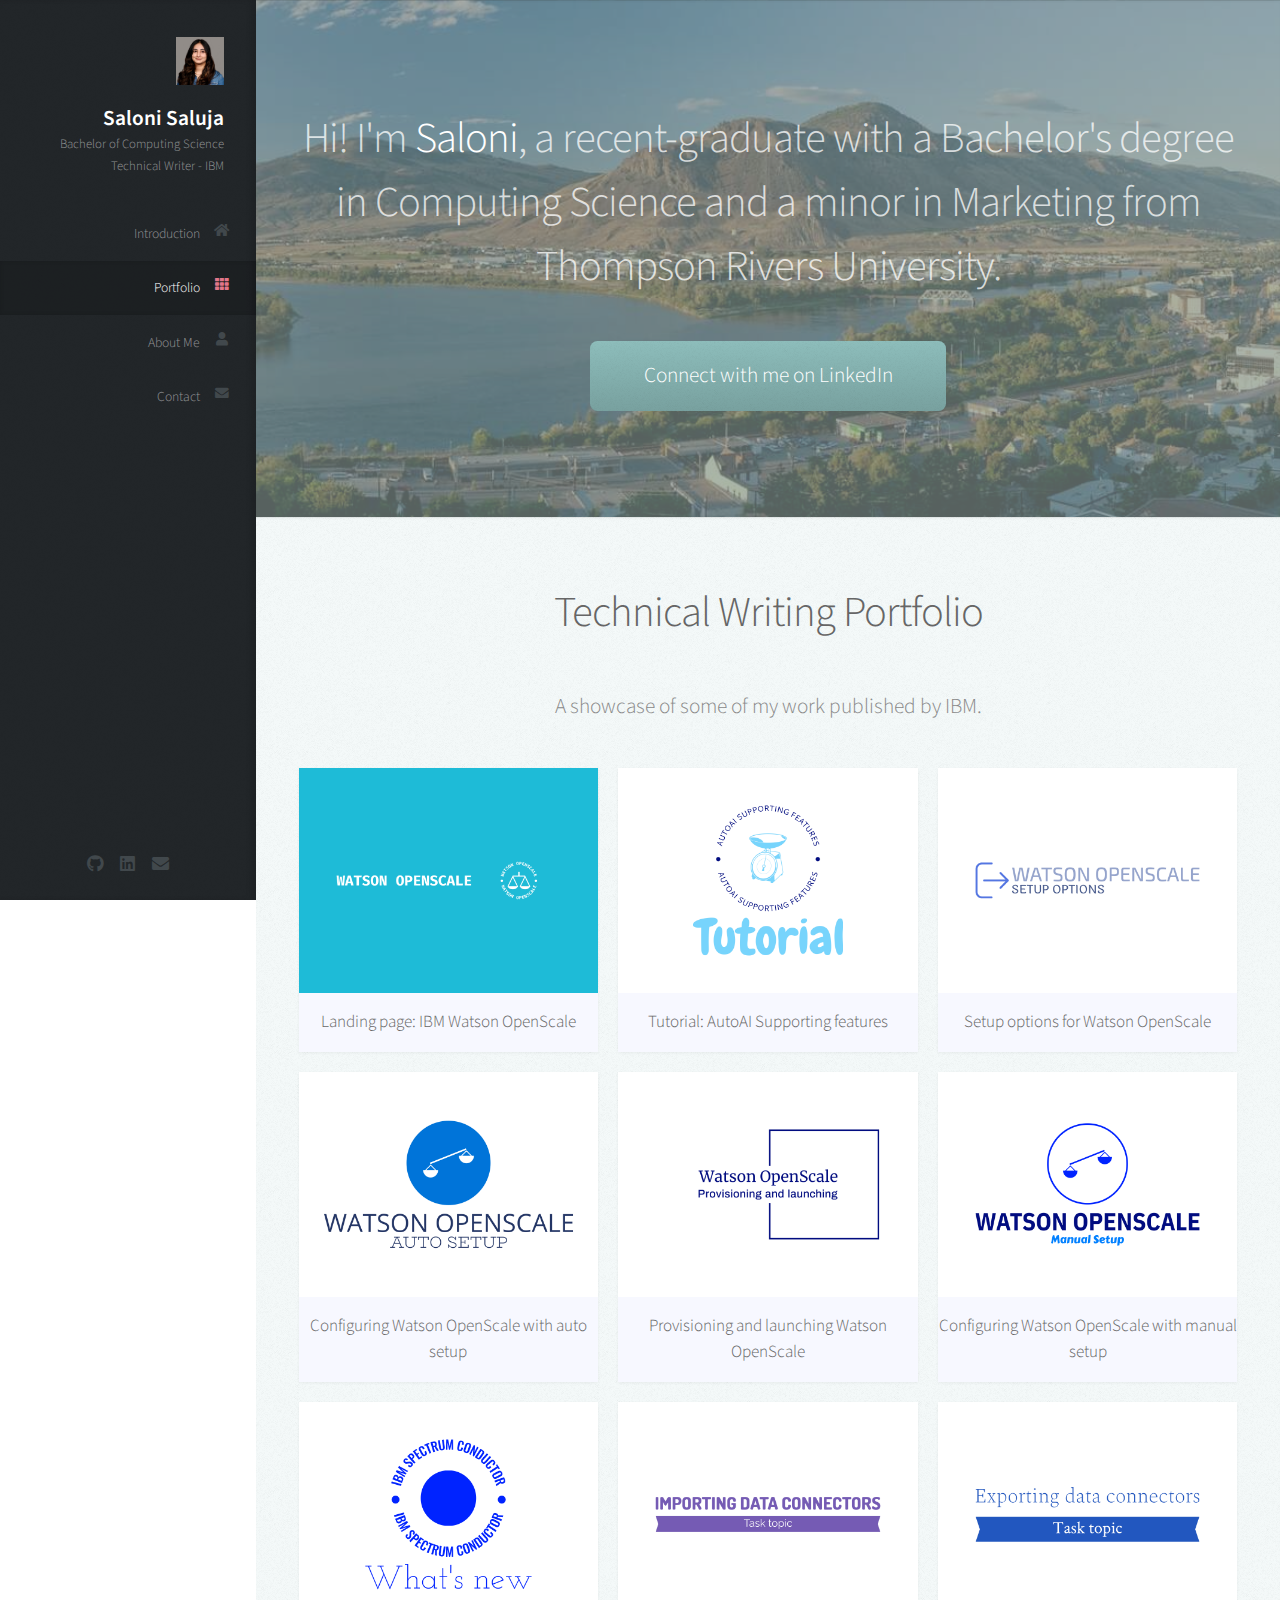
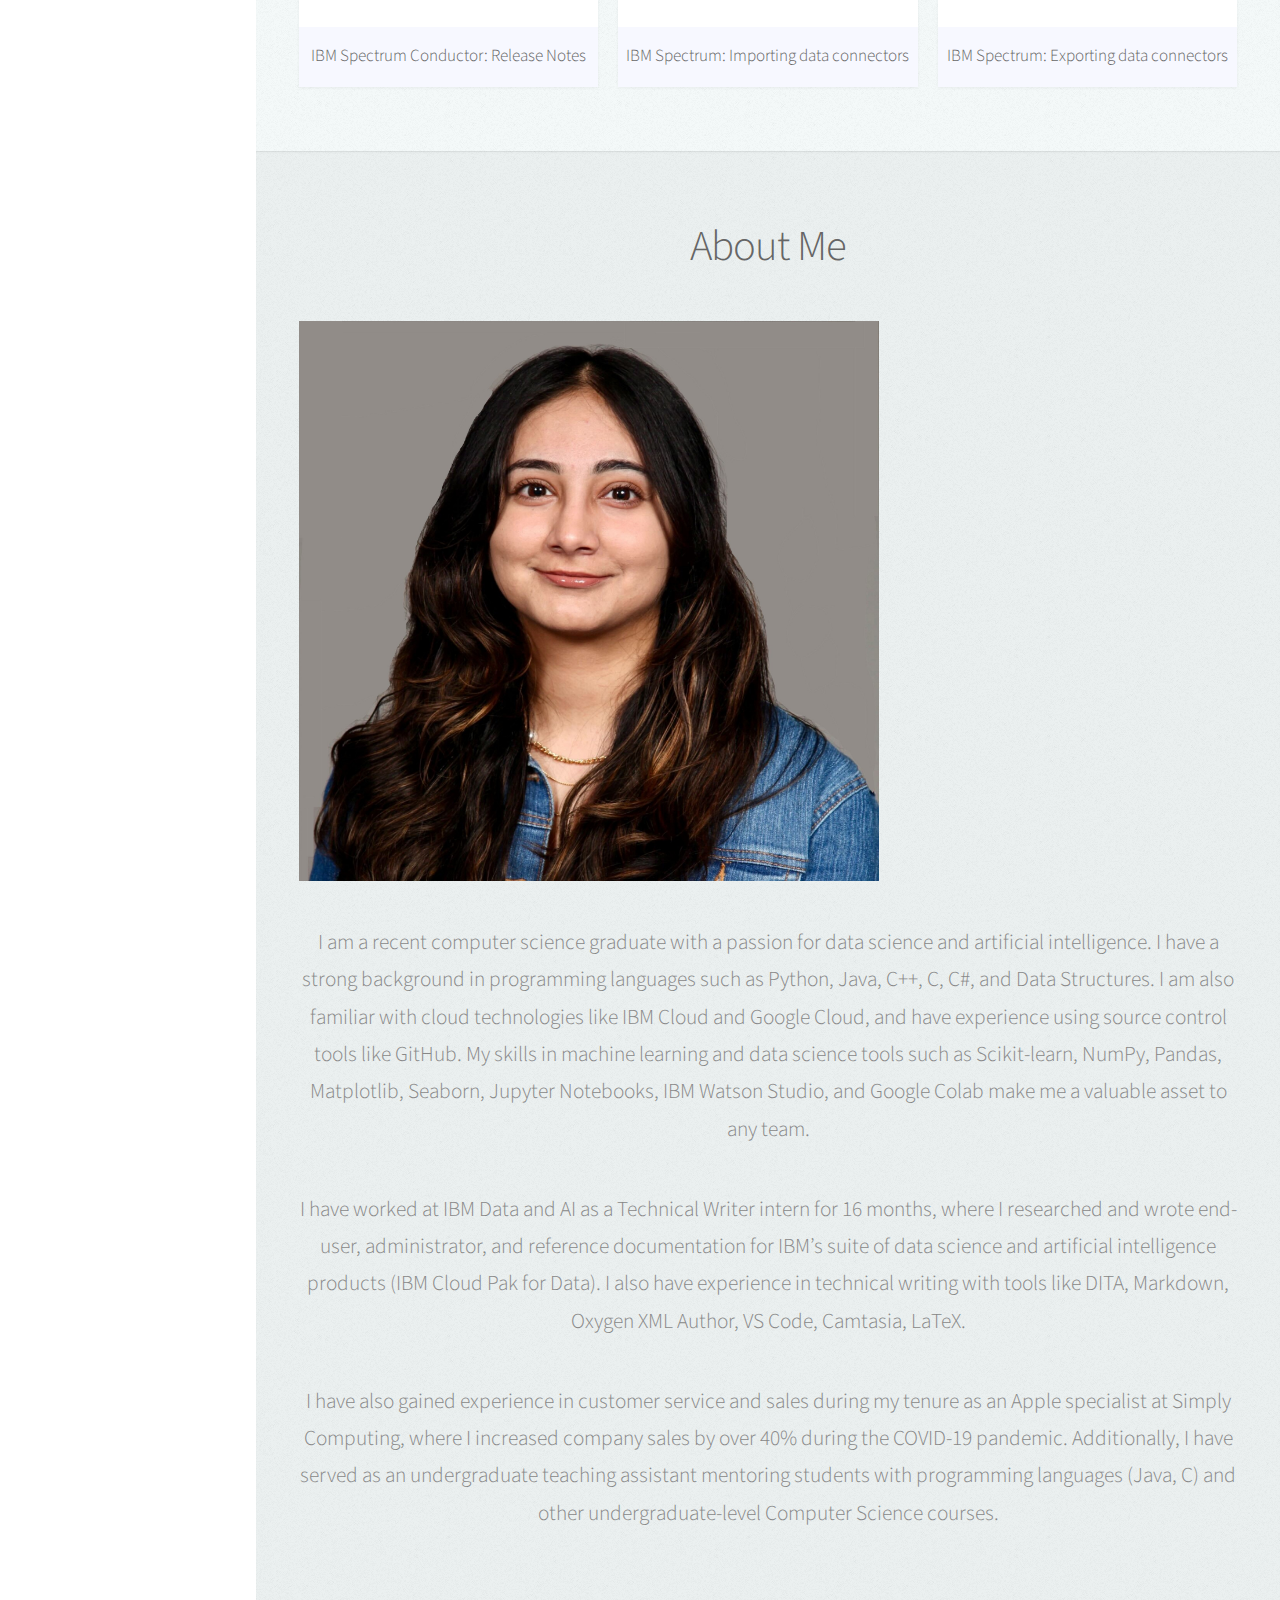
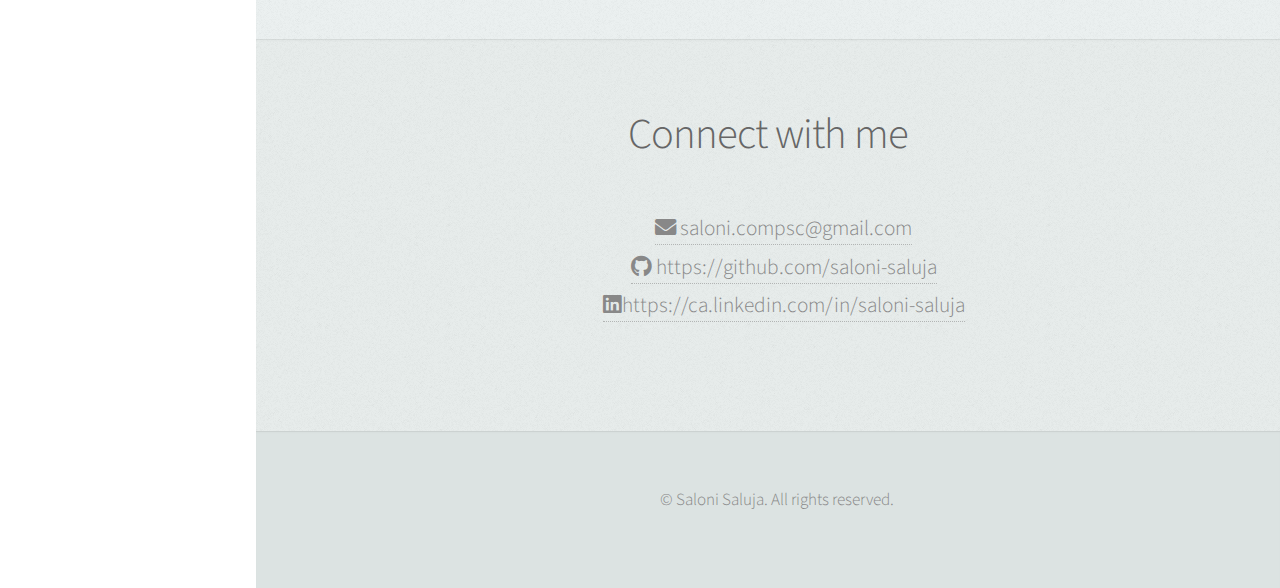
==== commit 6aef82b4: "Updated image" ====
--- a/index.html
+++ b/index.html
@@ -166,7 +166,6 @@
 							<p>I am a recent computer science graduate with a passion for data science and artificial intelligence. I have a strong background in programming languages such as Python, Java, C++, C, C#, and Data Structures. I am also familiar with cloud technologies like IBM Cloud and Google Cloud, and have experience using source control tools like GitHub. My skills in machine learning and data science tools such as Scikit-learn, NumPy, Pandas, Matplotlib, Seaborn, Jupyter Notebooks, IBM Watson Studio, and Google Colab make me a valuable asset to any team.</p>
 							<p>I have worked at IBM Data and AI as a Technical Writer intern for 16 months, where I researched and wrote end-user, administrator, and reference documentation for IBM’s suite of data science and artificial intelligence products (IBM Cloud Pak for Data). I also have experience in technical writing with tools like DITA, Markdown, Oxygen XML Author, VS Code, Camtasia, LaTeX.</p>
 							<p>I have also gained experience in customer service and sales during my tenure as an Apple specialist at Simply Computing, where I increased company sales by over 40% during the COVID-19 pandemic. Additionally, I have served as an undergraduate teaching assistant mentoring students with programming languages (Java, C) and other undergraduate-level Computer Science courses.</p>
-							<p>My LinkedIn profile is https://ca.linkedin.com/in/saloni-saluja and you can find my Github profile at https://github.com/saloni-saluja. Feel free to reach out to me at saloni.compsc@gmail.com.</p>
 						</div>
 					</section>
 
--- a/assets/css/main.css
+++ b/assets/css/main.css
@@ -1772,9 +1772,9 @@
 
 		.image.featured {
 			display: block;
-			width: 550px;
-			height: 540px;
-			margin: 2em 0 2em 9em;
+			width: 580px;
+			height: 560px;
+			margin: 0 0 2em 0;
 		}
 
 		.image.left {
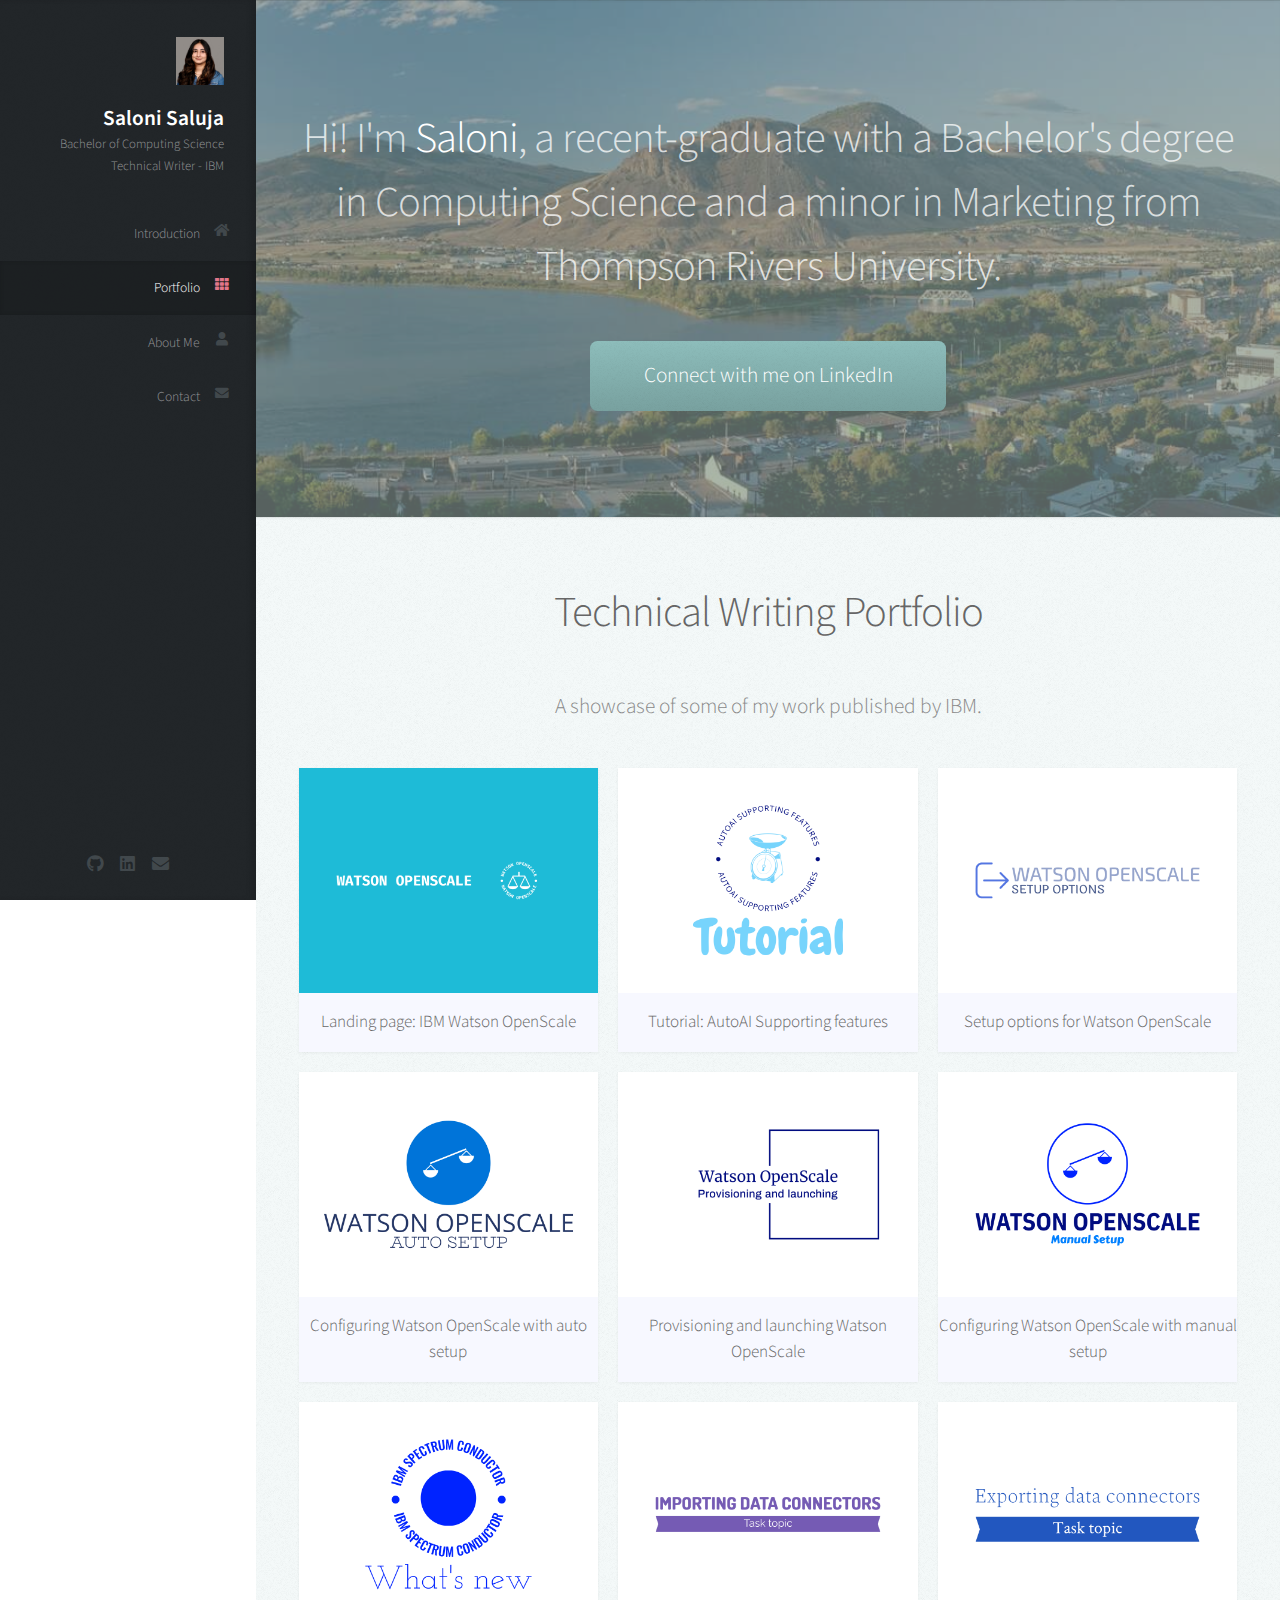
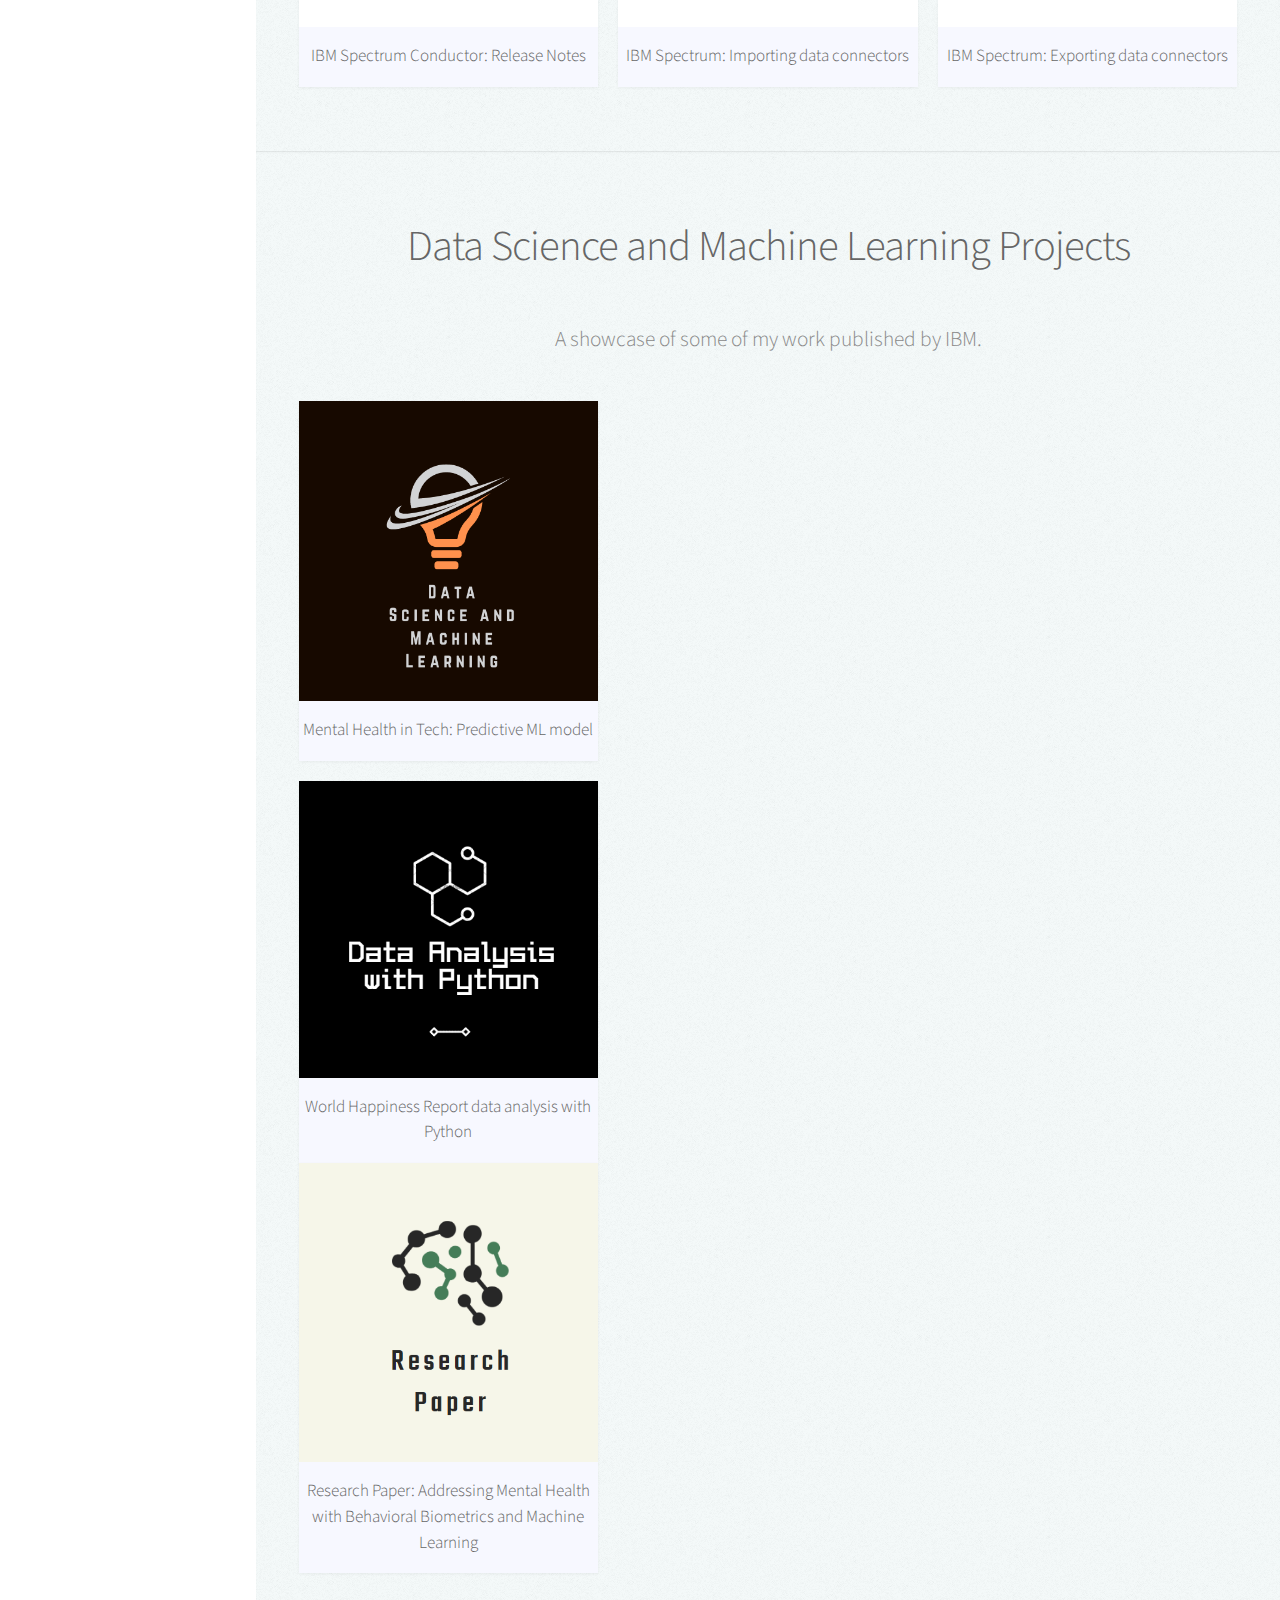
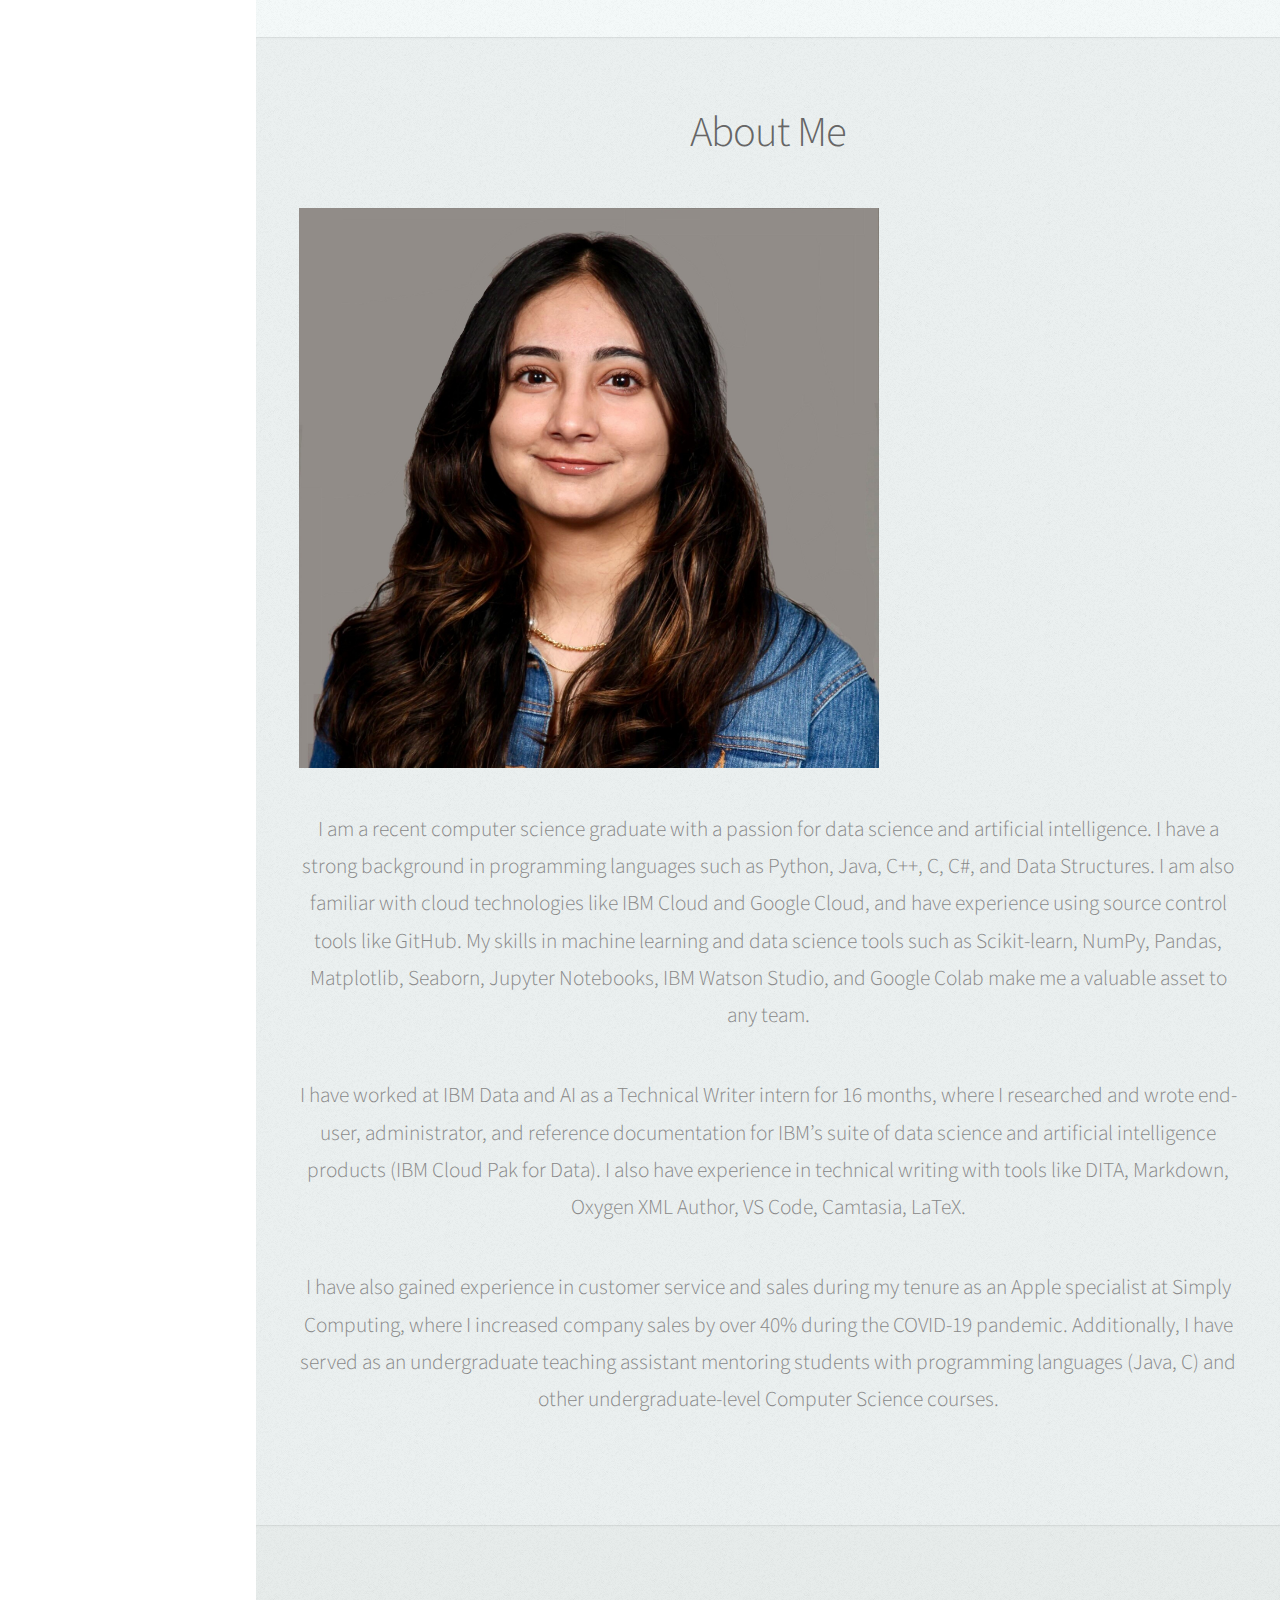
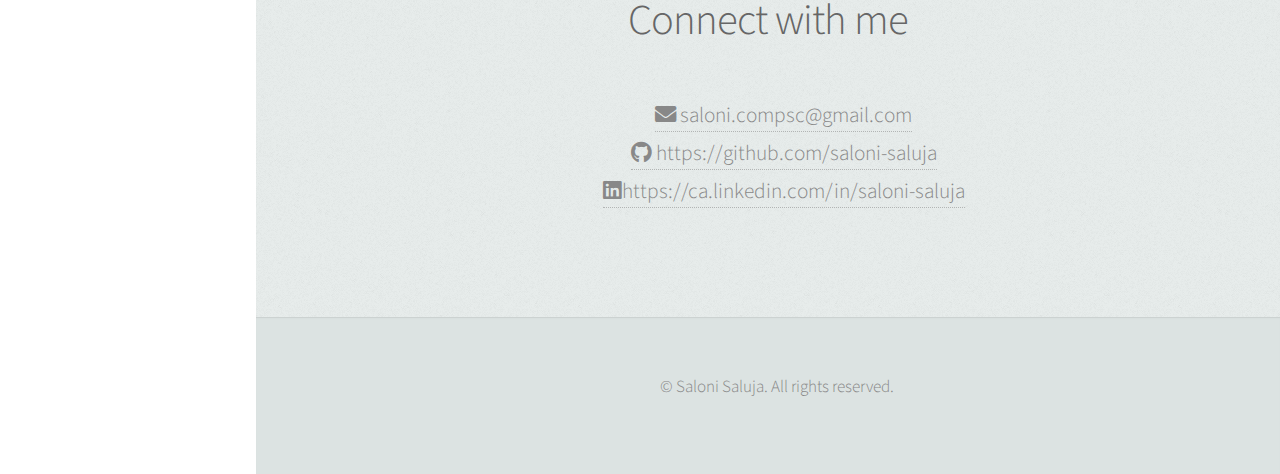
==== commit d6db555b: "Added machine learning / data science projects" ====
--- a/index.html
+++ b/index.html
@@ -151,8 +151,47 @@
 						</div>
 					</section>
 
-					
-
+								<!-- Portfolio -->
+					<section id="portfolio" class="two">
+						<div class="container">
+
+							<header>
+								<h2>Data Science and Machine Learning Projects</h2>
+							</header>
+
+							<!--<p>A showcase of my skills and abilities.</p>-->
+							<p>A showcase of some of my work published by IBM.</p>
+
+							<div class="row">
+								<div class="col-4 col-12-mobile">
+									<article class="item">
+										<a href="https://github.com/saloni-saluja/mental-health-in-tech" class="image fit" target="_blank"><img src="images/mental-health-in-tech.png" alt="" /></a>
+										<header>
+											<h3>Mental Health in Tech: Predictive ML model</h3>
+										</header>
+									</article>
+									<article class="item">
+										<a href="https://github.com/saloni-saluja/world-happiness-report-analysis" class="image fit" target="_blank"><img src="images/data-analysis-with-python.png" alt="" /></a>
+										<header>
+											<h3>World Happiness Report data analysis with Python</h3>
+										</header>
+									</article>
+								</div>	
+							</div>
+
+							<div class="row">
+								<div class="col-4 col-12-mobile">
+									<article class="item">
+										<a href="https://github.com/saloni-saluja/research-paper-machine-learning" class="image fit" target="_blank"><img src="images/research-paper.png" alt="" /></a>
+										<header>
+											<h3>Research Paper: Addressing Mental Health with Behavioral Biometrics and Machine Learning</h3>
+										</header>
+									</article>
+								</div>
+							</div>
+						</div>
+					</section>
+							
 				<!-- About Me -->
 					<section id="about" class="three">
 						<div class="container">
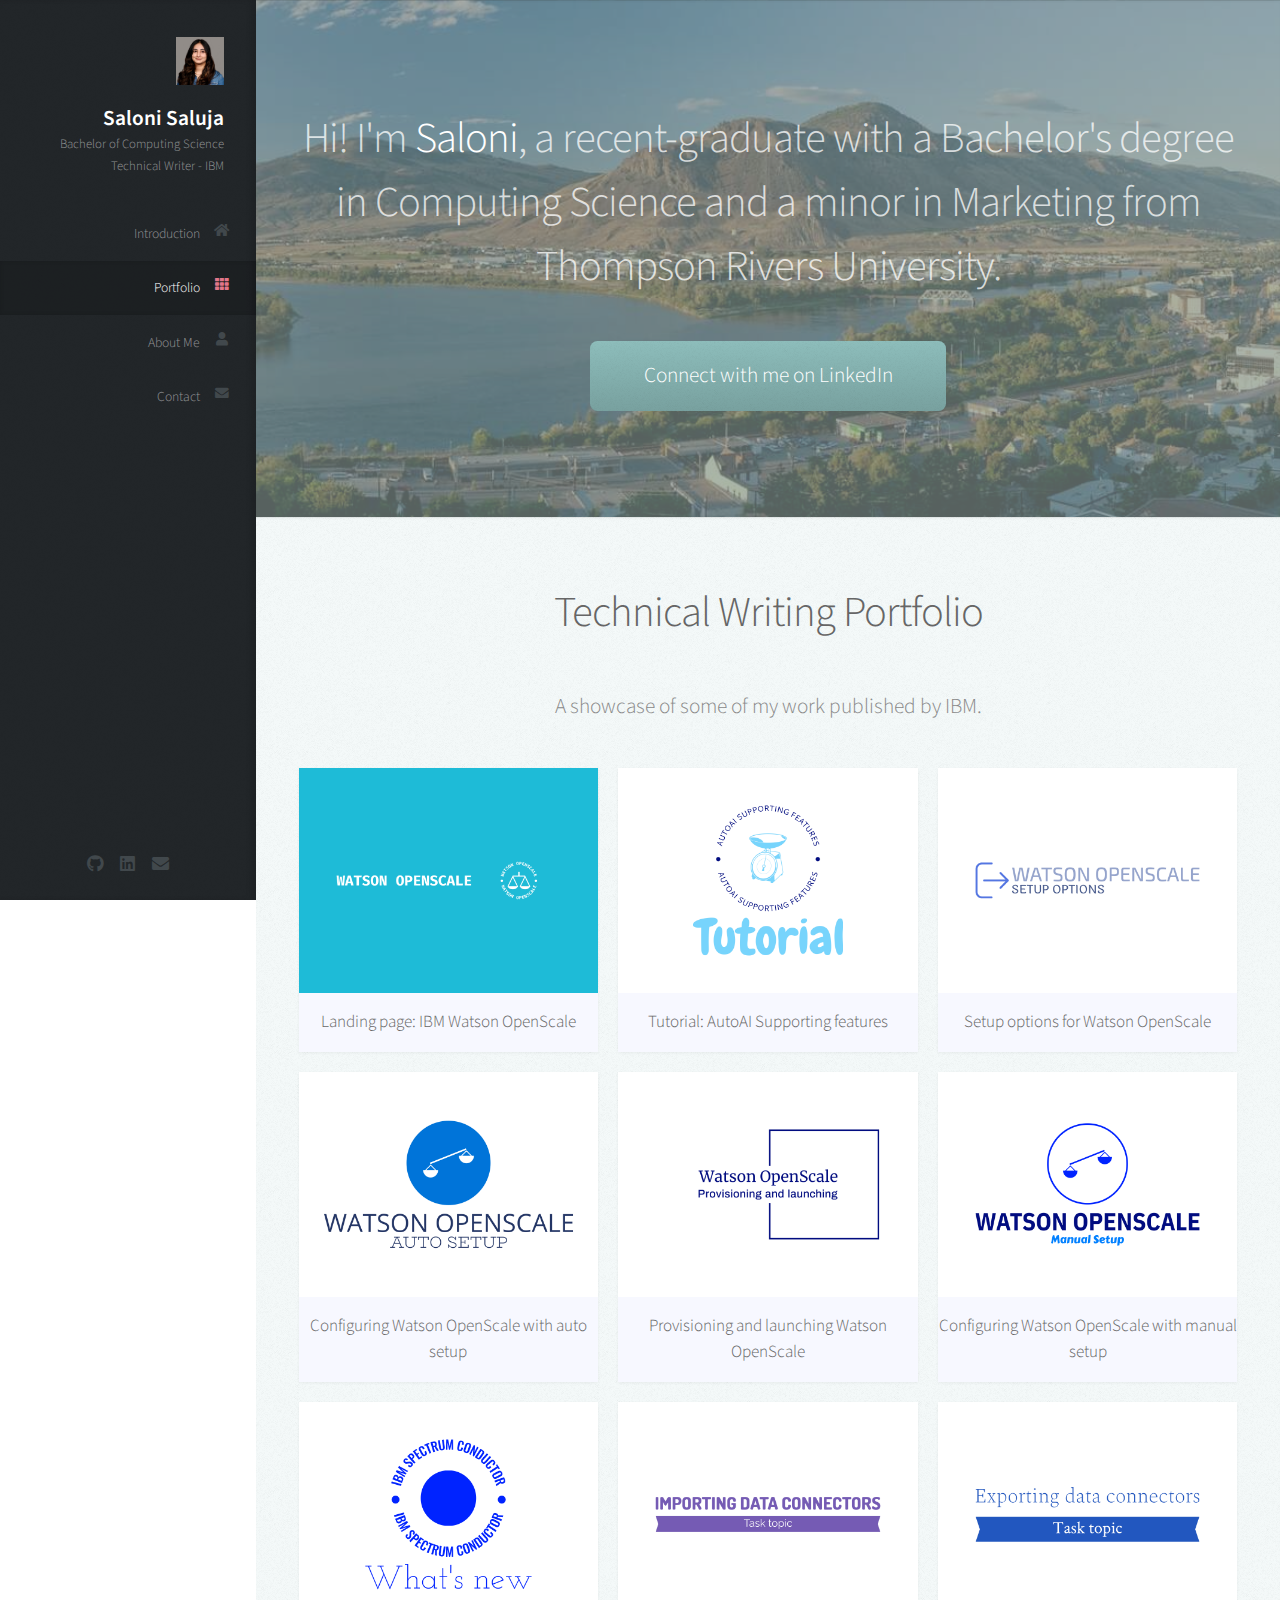
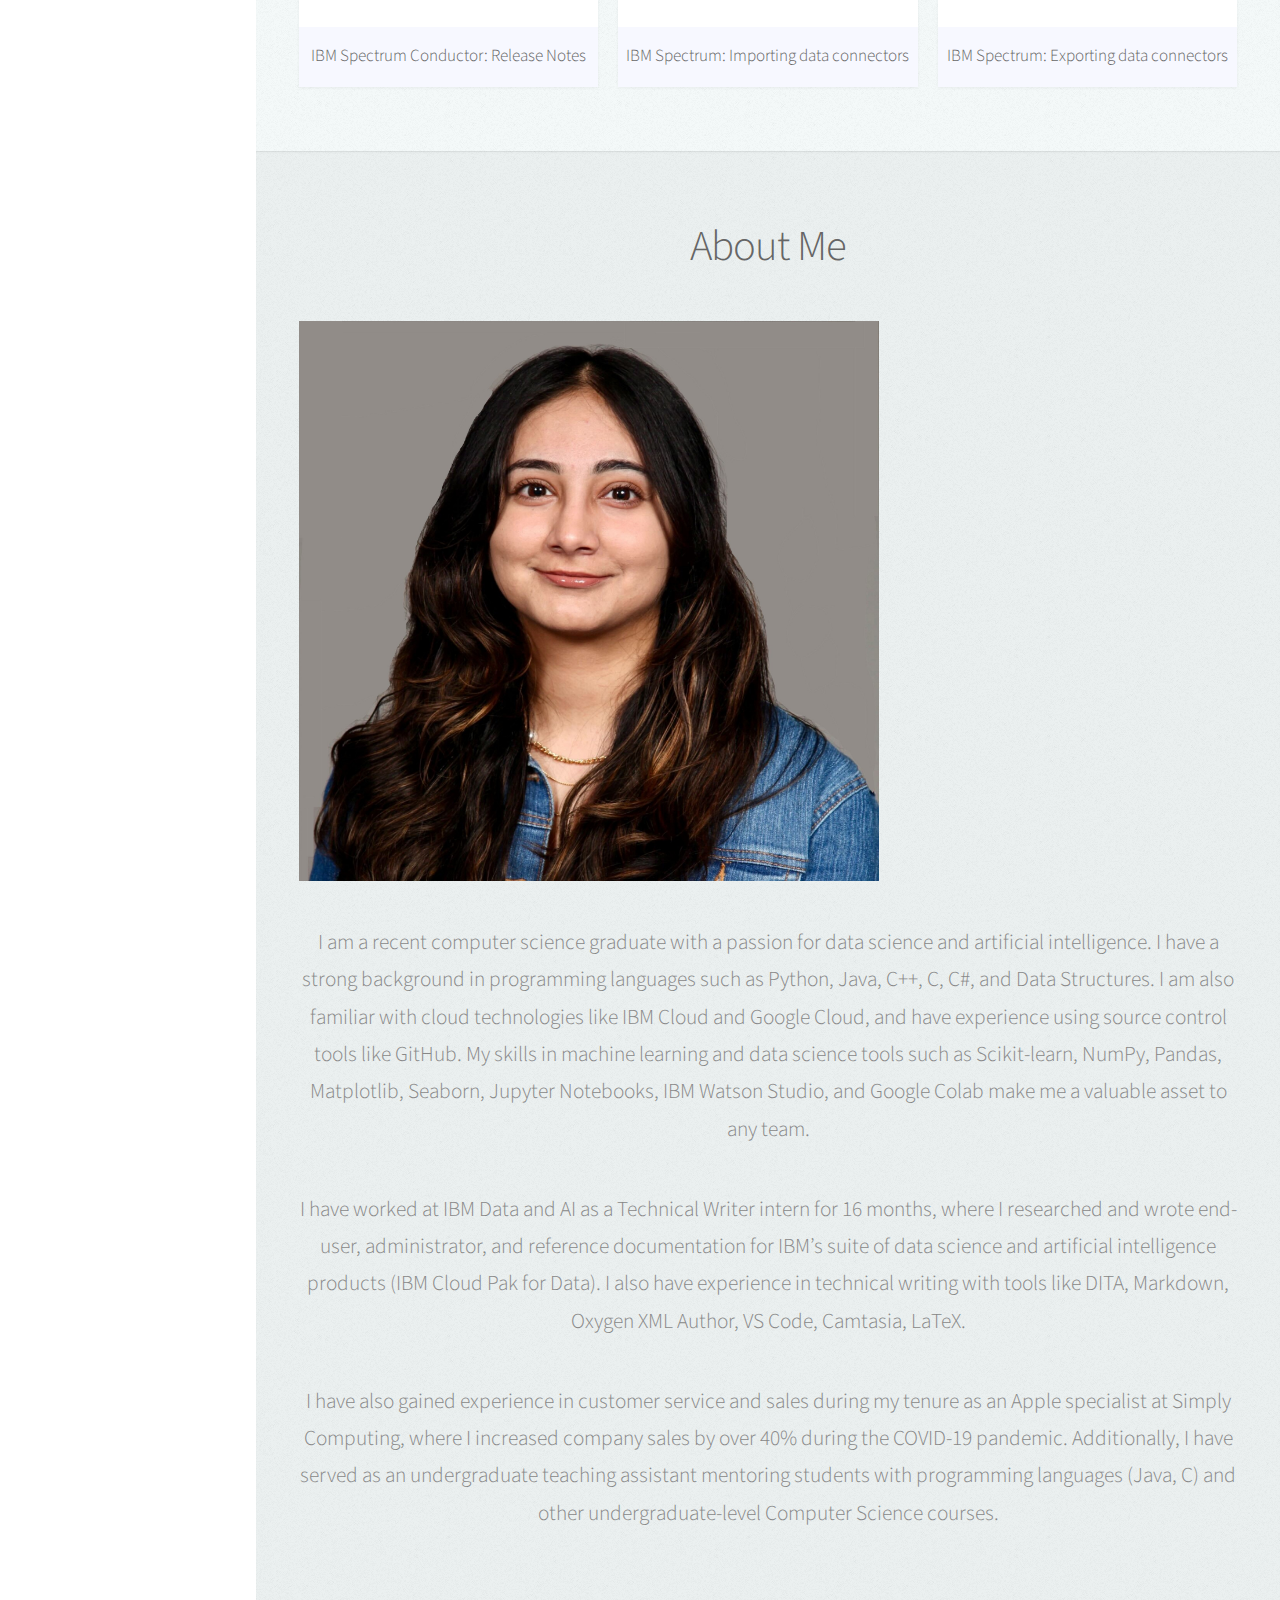
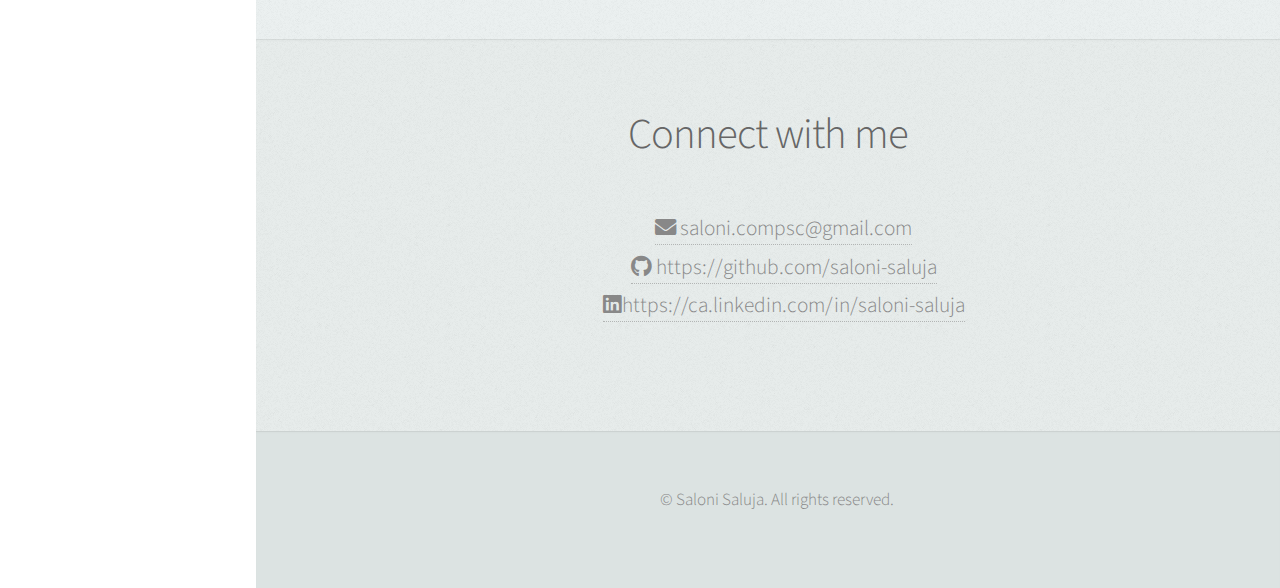
==== commit 47e8e7ce: "Revert "Added machine learning / data science projects"" ====
--- a/index.html
+++ b/index.html
@@ -151,47 +151,8 @@
 						</div>
 					</section>
 
-								<!-- Portfolio -->
-					<section id="portfolio" class="two">
-						<div class="container">
-
-							<header>
-								<h2>Data Science and Machine Learning Projects</h2>
-							</header>
-
-							<!--<p>A showcase of my skills and abilities.</p>-->
-							<p>A showcase of some of my work published by IBM.</p>
-
-							<div class="row">
-								<div class="col-4 col-12-mobile">
-									<article class="item">
-										<a href="https://github.com/saloni-saluja/mental-health-in-tech" class="image fit" target="_blank"><img src="images/mental-health-in-tech.png" alt="" /></a>
-										<header>
-											<h3>Mental Health in Tech: Predictive ML model</h3>
-										</header>
-									</article>
-									<article class="item">
-										<a href="https://github.com/saloni-saluja/world-happiness-report-analysis" class="image fit" target="_blank"><img src="images/data-analysis-with-python.png" alt="" /></a>
-										<header>
-											<h3>World Happiness Report data analysis with Python</h3>
-										</header>
-									</article>
-								</div>	
-							</div>
-
-							<div class="row">
-								<div class="col-4 col-12-mobile">
-									<article class="item">
-										<a href="https://github.com/saloni-saluja/research-paper-machine-learning" class="image fit" target="_blank"><img src="images/research-paper.png" alt="" /></a>
-										<header>
-											<h3>Research Paper: Addressing Mental Health with Behavioral Biometrics and Machine Learning</h3>
-										</header>
-									</article>
-								</div>
-							</div>
-						</div>
-					</section>
-							
+					
+
 				<!-- About Me -->
 					<section id="about" class="three">
 						<div class="container">
